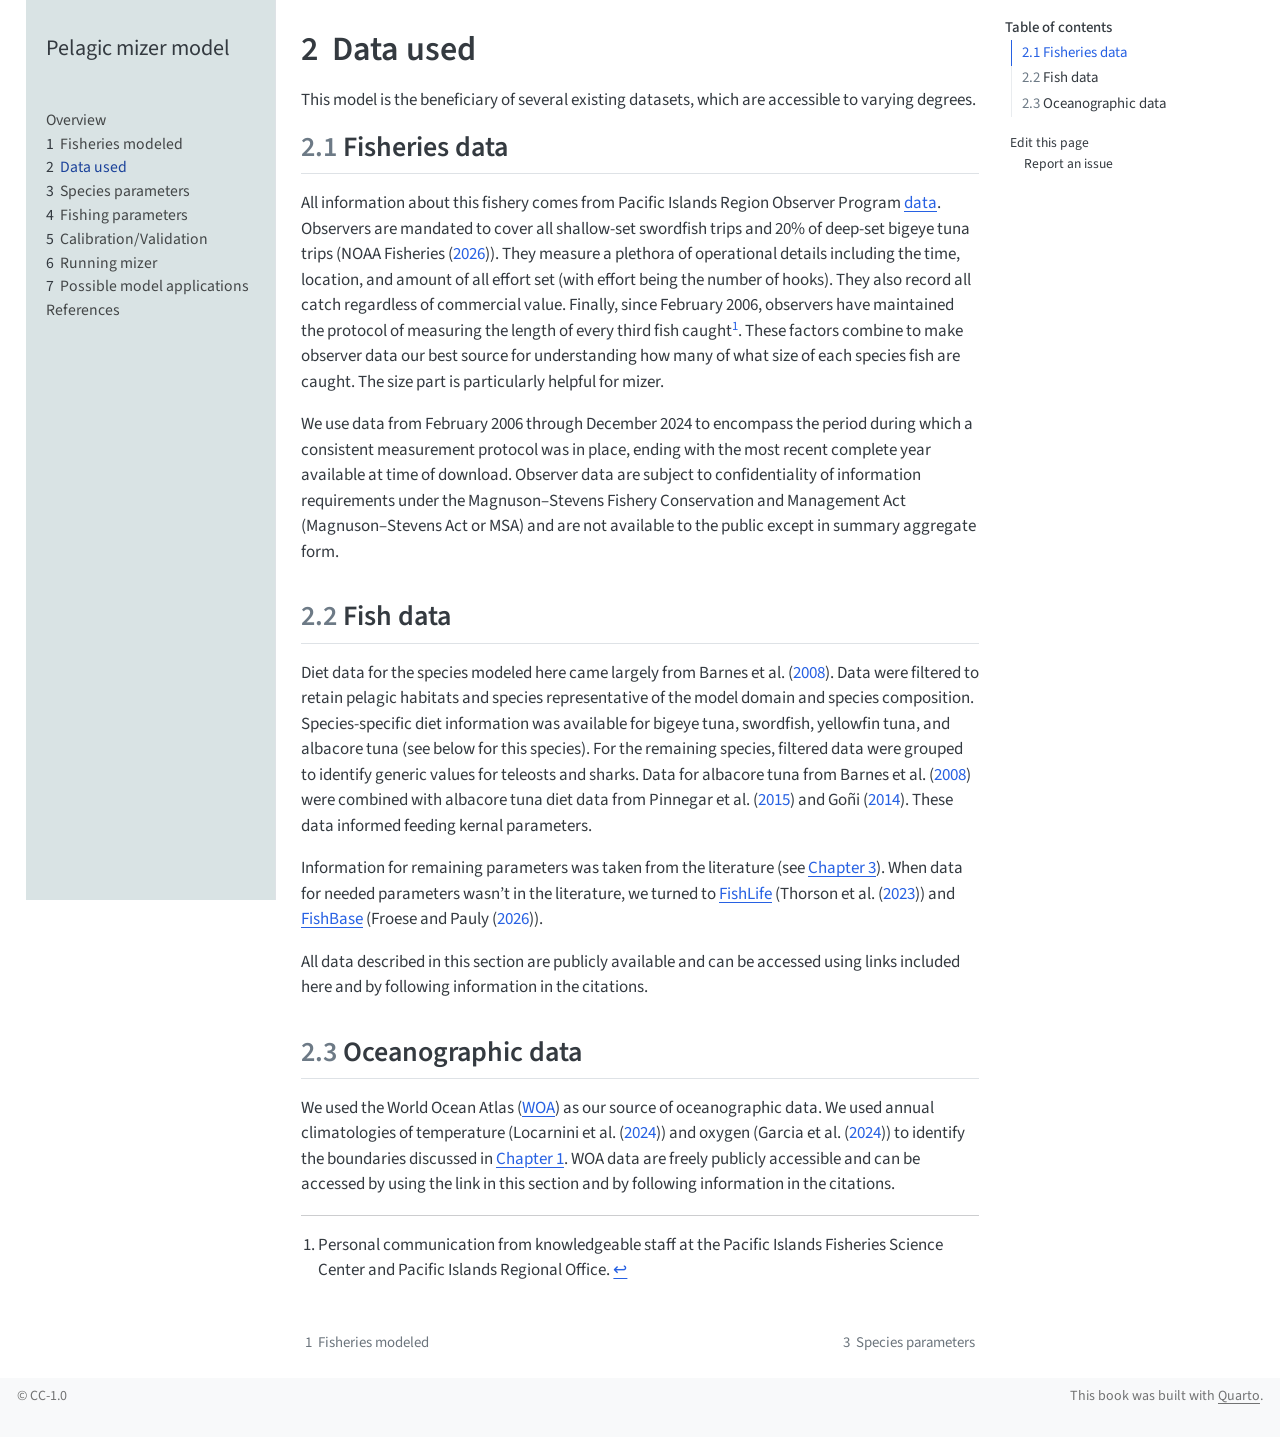
==== docs/AboutData.html @ 91a6e19b "initial commit" ====
<!DOCTYPE html>
<html xmlns="http://www.w3.org/1999/xhtml" lang="en" xml:lang="en"><head>

<meta charset="utf-8">
<meta name="generator" content="quarto-1.6.42">

<meta name="viewport" content="width=device-width, initial-scale=1.0, user-scalable=yes">


<title>2&nbsp; Data used – Pelagic mizer model</title>
<style>
code{white-space: pre-wrap;}
span.smallcaps{font-variant: small-caps;}
div.columns{display: flex; gap: min(4vw, 1.5em);}
div.column{flex: auto; overflow-x: auto;}
div.hanging-indent{margin-left: 1.5em; text-indent: -1.5em;}
ul.task-list{list-style: none;}
ul.task-list li input[type="checkbox"] {
  width: 0.8em;
  margin: 0 0.8em 0.2em -1em; /* quarto-specific, see https://github.com/quarto-dev/quarto-cli/issues/4556 */ 
  vertical-align: middle;
}
/* CSS for citations */
div.csl-bib-body { }
div.csl-entry {
  clear: both;
  margin-bottom: 0em;
}
.hanging-indent div.csl-entry {
  margin-left:2em;
  text-indent:-2em;
}
div.csl-left-margin {
  min-width:2em;
  float:left;
}
div.csl-right-inline {
  margin-left:2em;
  padding-left:1em;
}
div.csl-indent {
  margin-left: 2em;
}</style>


<script src="site_libs/quarto-nav/quarto-nav.js"></script>
<script src="site_libs/quarto-nav/headroom.min.js"></script>
<script src="site_libs/clipboard/clipboard.min.js"></script>
<script src="site_libs/quarto-search/autocomplete.umd.js"></script>
<script src="site_libs/quarto-search/fuse.min.js"></script>
<script src="site_libs/quarto-search/quarto-search.js"></script>
<meta name="quarto:offset" content="./">
<link href="./SpeciesParams.html" rel="next">
<link href="./AboutFisheries.html" rel="prev">
<script src="site_libs/quarto-html/quarto.js"></script>
<script src="site_libs/quarto-html/popper.min.js"></script>
<script src="site_libs/quarto-html/tippy.umd.min.js"></script>
<script src="site_libs/quarto-html/anchor.min.js"></script>
<link href="site_libs/quarto-html/tippy.css" rel="stylesheet">
<link href="site_libs/quarto-html/quarto-syntax-highlighting-2f5df379a58b258e96c21c0638c20c03.css" rel="stylesheet" id="quarto-text-highlighting-styles">
<script src="site_libs/bootstrap/bootstrap.min.js"></script>
<link href="site_libs/bootstrap/bootstrap-icons.css" rel="stylesheet">
<link href="site_libs/bootstrap/bootstrap-7331584136ad417baca7915836b38e39.min.css" rel="stylesheet" append-hash="true" id="quarto-bootstrap" data-mode="light">
<script id="quarto-search-options" type="application/json">{
  "location": "sidebar",
  "copy-button": false,
  "collapse-after": 3,
  "panel-placement": "start",
  "type": "textbox",
  "limit": 50,
  "keyboard-shortcut": [
    "f",
    "/",
    "s"
  ],
  "show-item-context": false,
  "language": {
    "search-no-results-text": "No results",
    "search-matching-documents-text": "matching documents",
    "search-copy-link-title": "Copy link to search",
    "search-hide-matches-text": "Hide additional matches",
    "search-more-match-text": "more match in this document",
    "search-more-matches-text": "more matches in this document",
    "search-clear-button-title": "Clear",
    "search-text-placeholder": "",
    "search-detached-cancel-button-title": "Cancel",
    "search-submit-button-title": "Submit",
    "search-label": "Search"
  }
}</script>


</head>

<body class="nav-sidebar floating">

<div id="quarto-search-results"></div>
  <header id="quarto-header" class="headroom fixed-top">
  <nav class="quarto-secondary-nav">
    <div class="container-fluid d-flex">
      <button type="button" class="quarto-btn-toggle btn" data-bs-toggle="collapse" role="button" data-bs-target=".quarto-sidebar-collapse-item" aria-controls="quarto-sidebar" aria-expanded="false" aria-label="Toggle sidebar navigation" onclick="if (window.quartoToggleHeadroom) { window.quartoToggleHeadroom(); }">
        <i class="bi bi-layout-text-sidebar-reverse"></i>
      </button>
        <nav class="quarto-page-breadcrumbs" aria-label="breadcrumb"><ol class="breadcrumb"><li class="breadcrumb-item"><a href="./AboutData.html"><span class="chapter-number">2</span>&nbsp; <span class="chapter-title">Data used</span></a></li></ol></nav>
        <a class="flex-grow-1" role="navigation" data-bs-toggle="collapse" data-bs-target=".quarto-sidebar-collapse-item" aria-controls="quarto-sidebar" aria-expanded="false" aria-label="Toggle sidebar navigation" onclick="if (window.quartoToggleHeadroom) { window.quartoToggleHeadroom(); }">      
        </a>
      <button type="button" class="btn quarto-search-button" aria-label="Search" onclick="window.quartoOpenSearch();">
        <i class="bi bi-search"></i>
      </button>
    </div>
  </nav>
</header>
<!-- content -->
<div id="quarto-content" class="quarto-container page-columns page-rows-contents page-layout-article">
<!-- sidebar -->
  <nav id="quarto-sidebar" class="sidebar collapse collapse-horizontal quarto-sidebar-collapse-item sidebar-navigation floating overflow-auto">
    <div class="pt-lg-2 mt-2 text-left sidebar-header">
    <div class="sidebar-title mb-0 py-0">
      <a href="./">Pelagic mizer model</a> 
        <div class="sidebar-tools-main">
    <a href="https://github.com/noaa-pifsc/Pelagic-mizer-model" title="Source Code" class="quarto-navigation-tool px-1" aria-label="Source Code"><i class="bi bi-github"></i></a>
</div>
    </div>
      </div>
        <div class="mt-2 flex-shrink-0 align-items-center">
        <div class="sidebar-search">
        <div id="quarto-search" class="" title="Search"></div>
        </div>
        </div>
    <div class="sidebar-menu-container"> 
    <ul class="list-unstyled mt-1">
        <li class="sidebar-item">
  <div class="sidebar-item-container"> 
  <a href="./index.html" class="sidebar-item-text sidebar-link">
 <span class="menu-text">Overview</span></a>
  </div>
</li>
        <li class="sidebar-item">
  <div class="sidebar-item-container"> 
  <a href="./AboutFisheries.html" class="sidebar-item-text sidebar-link">
 <span class="menu-text"><span class="chapter-number">1</span>&nbsp; <span class="chapter-title">Fisheries modeled</span></span></a>
  </div>
</li>
        <li class="sidebar-item">
  <div class="sidebar-item-container"> 
  <a href="./AboutData.html" class="sidebar-item-text sidebar-link active">
 <span class="menu-text"><span class="chapter-number">2</span>&nbsp; <span class="chapter-title">Data used</span></span></a>
  </div>
</li>
        <li class="sidebar-item">
  <div class="sidebar-item-container"> 
  <a href="./SpeciesParams.html" class="sidebar-item-text sidebar-link">
 <span class="menu-text"><span class="chapter-number">3</span>&nbsp; <span class="chapter-title">Species parameters</span></span></a>
  </div>
</li>
        <li class="sidebar-item">
  <div class="sidebar-item-container"> 
  <a href="./FishingParams.html" class="sidebar-item-text sidebar-link">
 <span class="menu-text"><span class="chapter-number">4</span>&nbsp; <span class="chapter-title">Fishing parameters</span></span></a>
  </div>
</li>
        <li class="sidebar-item">
  <div class="sidebar-item-container"> 
  <a href="./CalVal.html" class="sidebar-item-text sidebar-link">
 <span class="menu-text"><span class="chapter-number">5</span>&nbsp; <span class="chapter-title">Calibration/Validation</span></span></a>
  </div>
</li>
        <li class="sidebar-item">
  <div class="sidebar-item-container"> 
  <a href="./RunningMizer.html" class="sidebar-item-text sidebar-link">
 <span class="menu-text"><span class="chapter-number">6</span>&nbsp; <span class="chapter-title">Running mizer</span></span></a>
  </div>
</li>
        <li class="sidebar-item">
  <div class="sidebar-item-container"> 
  <a href="./PossibleApps.html" class="sidebar-item-text sidebar-link">
 <span class="menu-text"><span class="chapter-number">7</span>&nbsp; <span class="chapter-title">Possible model applications</span></span></a>
  </div>
</li>
        <li class="sidebar-item">
  <div class="sidebar-item-container"> 
  <a href="./references.html" class="sidebar-item-text sidebar-link">
 <span class="menu-text">References</span></a>
  </div>
</li>
    </ul>
    </div>
</nav>
<div id="quarto-sidebar-glass" class="quarto-sidebar-collapse-item" data-bs-toggle="collapse" data-bs-target=".quarto-sidebar-collapse-item"></div>
<!-- margin-sidebar -->
    <div id="quarto-margin-sidebar" class="sidebar margin-sidebar">
        <nav id="TOC" role="doc-toc" class="toc-active">
    <h2 id="toc-title">Table of contents</h2>
   
  <ul>
  <li><a href="#fisheries-data" id="toc-fisheries-data" class="nav-link active" data-scroll-target="#fisheries-data"><span class="header-section-number">2.1</span> Fisheries data</a></li>
  <li><a href="#fish-data" id="toc-fish-data" class="nav-link" data-scroll-target="#fish-data"><span class="header-section-number">2.2</span> Fish data</a></li>
  <li><a href="#oceanographic-data" id="toc-oceanographic-data" class="nav-link" data-scroll-target="#oceanographic-data"><span class="header-section-number">2.3</span> Oceanographic data</a></li>
  </ul>
<div class="toc-actions"><ul><li><a href="https://github.com/noaa-pifsc/Pelagic-mizer-model/edit/main/AboutData.qmd" class="toc-action"><i class="bi bi-github"></i>Edit this page</a></li><li><a href="https://github.com/noaa-pifsc/Pelagic-mizer-model/issues/new" class="toc-action"><i class="bi empty"></i>Report an issue</a></li></ul></div></nav>
    </div>
<!-- main -->
<main class="content" id="quarto-document-content">

<header id="title-block-header" class="quarto-title-block default">
<div class="quarto-title">
<h1 class="title"><span id="sec-AboutData" class="quarto-section-identifier"><span class="chapter-number">2</span>&nbsp; <span class="chapter-title">Data used</span></span></h1>
</div>



<div class="quarto-title-meta">

    
  
    
  </div>
  


</header>


<p>This model is the beneficiary of several existing datasets, which are accessible to varying degrees.</p>
<section id="fisheries-data" class="level2" data-number="2.1">
<h2 data-number="2.1" class="anchored" data-anchor-id="fisheries-data"><span class="header-section-number">2.1</span> Fisheries data</h2>
<p>All information about this fishery comes from Pacific Islands Region Observer Program <a href="https://www.fisheries.noaa.gov/inport/item/16865">data</a>. Observers are mandated to cover all shallow-set swordfish trips and 20% of deep-set bigeye tuna trips (<span class="citation" data-cites="PIROP2026">NOAA Fisheries (<a href="references.html#ref-PIROP2026" role="doc-biblioref">2026</a>)</span>). They measure a plethora of operational details including the time, location, and amount of all effort set (with effort being the number of hooks). They also record all catch regardless of commercial value. Finally, since February 2006, observers have maintained the protocol of measuring the length of every third fish caught<a href="#fn1" class="footnote-ref" id="fnref1" role="doc-noteref"><sup>1</sup></a>. These factors combine to make observer data our best source for understanding how many of what size of each species fish are caught. The size part is particularly helpful for mizer.</p>
<p>We use data from February 2006 through December 2024 to encompass the period during which a consistent measurement protocol was in place, ending with the most recent complete year available at time of download. Observer data are subject to confidentiality of information requirements under the Magnuson–Stevens Fishery Conservation and Management Act (Magnuson–Stevens Act or MSA) and are not available to the public except in summary aggregate form.</p>
</section>
<section id="fish-data" class="level2" data-number="2.2">
<h2 data-number="2.2" class="anchored" data-anchor-id="fish-data"><span class="header-section-number">2.2</span> Fish data</h2>
<p>Diet data for the species modeled here came largely from <span class="citation" data-cites="Barnes2008">Barnes et al. (<a href="references.html#ref-Barnes2008" role="doc-biblioref">2008</a>)</span>. Data were filtered to retain pelagic habitats and species representative of the model domain and species composition. Species-specific diet information was available for bigeye tuna, swordfish, yellowfin tuna, and albacore tuna (see below for this species). For the remaining species, filtered data were grouped to identify generic values for teleosts and sharks. Data for albacore tuna from <span class="citation" data-cites="Barnes2008">Barnes et al. (<a href="references.html#ref-Barnes2008" role="doc-biblioref">2008</a>)</span> were combined with albacore tuna diet data from <span class="citation" data-cites="Pinnegar2015">Pinnegar et al. (<a href="references.html#ref-Pinnegar2015" role="doc-biblioref">2015</a>)</span> and <span class="citation" data-cites="Goni2014">Goñi (<a href="references.html#ref-Goni2014" role="doc-biblioref">2014</a>)</span>. These data informed feeding kernal parameters.</p>
<p>Information for remaining parameters was taken from the literature (see <a href="SpeciesParams.html" class="quarto-xref"><span>Chapter 3</span></a>). When data for needed parameters wasn’t in the literature, we turned to <a href="https://james-thorson-noaa.github.io/FishLife/">FishLife</a> (<span class="citation" data-cites="Thorson2023">Thorson et al. (<a href="references.html#ref-Thorson2023" role="doc-biblioref">2023</a>)</span>) and <a href="https://fishbase.org/">FishBase</a> (<span class="citation" data-cites="FishBase2026">Froese and Pauly (<a href="references.html#ref-FishBase2026" role="doc-biblioref">2026</a>)</span>).</p>
<p>All data described in this section are publicly available and can be accessed using links included here and by following information in the citations.</p>
</section>
<section id="oceanographic-data" class="level2" data-number="2.3">
<h2 data-number="2.3" class="anchored" data-anchor-id="oceanographic-data"><span class="header-section-number">2.3</span> Oceanographic data</h2>
<p>We used the World Ocean Atlas (<a href="https://www.ncei.noaa.gov/products/world-ocean-atlas">WOA</a>) as our source of oceanographic data. We used annual climatologies of temperature (<span class="citation" data-cites="WOAtemp">Locarnini et al. (<a href="references.html#ref-WOAtemp" role="doc-biblioref">2024</a>)</span>) and oxygen (<span class="citation" data-cites="WOAoxygen">Garcia et al. (<a href="references.html#ref-WOAoxygen" role="doc-biblioref">2024</a>)</span>) to identify the boundaries discussed in <a href="AboutFisheries.html" class="quarto-xref"><span>Chapter 1</span></a>. WOA data are freely publicly accessible and can be accessed by using the link in this section and by following information in the citations.</p>


<div id="refs" class="references csl-bib-body hanging-indent" data-entry-spacing="0" role="list" style="display: none">
<div id="ref-Barnes2008" class="csl-entry" role="listitem">
Barnes, C., D. M. Bethea, R. D. Brodeur, J. Spitz, V. Ridoux, C. Pusineri, B. C. Chase, et al. 2008. <span>“<span>PREDATOR AND PREY BODY SIZES IN MARINE FOOD WEBS</span>.”</span> <em>Ecology</em> 89 (3): 881–81. <a href="https://doi.org/10.1890/07-1551.1">https://doi.org/10.1890/07-1551.1</a>.
</div>
<div id="ref-FishBase2026" class="csl-entry" role="listitem">
Froese, R., and D. Pauly, eds. 2026. <span>“<span>FishBase</span>.”</span> <a href="https://www.fishbase.org">https://www.fishbase.org</a>.
</div>
<div id="ref-WOAoxygen" class="csl-entry" role="listitem">
Garcia, H. E., Z. Wang, C. Bouchard, S. L. Cross, C. R. Paver, J. R. Reagan, T. P. Boyer, et al. 2024. <span>“<span class="nocase">World OceanAtlas 2023, Volume 3: Dissolved Oxygen, Apparent Oxygen Utilization, Dissolved OxygenSaturation, and 30-year Climate Normal</span>.”</span> <a href="https://doi.org/10.25923/rb67-ns53">https://doi.org/10.25923/rb67-ns53</a>.
</div>
<div id="ref-Goni2014" class="csl-entry" role="listitem">
Goñi, Nicolas. 2014. <span>“<span class="nocase">Stomach content records of albacore (Thunnus alalunga) and bluefin tuna (Thunnus thynnus) in the North Atlantic Drift Region focusing on the Bay of Biscay between 2004 and 2011</span>.”</span> Dataset. PANGAEA. <a href="https://doi.org/10.1594/PANGAEA.826992">https://doi.org/10.1594/PANGAEA.826992</a>.
</div>
<div id="ref-WOAtemp" class="csl-entry" role="listitem">
Locarnini, R. A., A. V. Mishonov, O. K. Baranova, J. R. Reagan, T. P. Boyer, D. Seidov, Z. Wang, et al. 2024. <span>“<span>World Ocean Atlas2023, Volume 1: Temperature</span>.”</span> <a href="https://doi.org/10.25923/54bh-1613">https://doi.org/10.25923/54bh-1613</a>.
</div>
<div id="ref-PIROP2026" class="csl-entry" role="listitem">
NOAA Fisheries. 2026. <span>“Hawaii Longline Observer Program.”</span> <a href="https://www.fisheries.noaa.gov/inport/item/16865">https://www.fisheries.noaa.gov/inport/item/16865</a>.
</div>
<div id="ref-Pinnegar2015" class="csl-entry" role="listitem">
Pinnegar, J K, N Goñi, V M Trenkel, H Arrizabalaga, W Melle, J Keating, and G Óskarsson. 2015. <span>“<span class="nocase">A new compilation of stomach content data for commercially important pelagic fish species in the northeast Atlantic</span>.”</span> <em>Earth System Science Data</em> 7: 19–28. <a href="https://doi.org/10.5194/essd-7-19-2015">https://doi.org/10.5194/essd-7-19-2015</a>.
</div>
<div id="ref-Thorson2023" class="csl-entry" role="listitem">
Thorson, James T., Aurore A. Maureaud, Romain Frelat, Bastien Mérigot, Jennifer S. Bigman, Sarah T. Friedman, Maria Lourdes D. Palomares, Malin L. Pinsky, Samantha A. Price, and Peter Wainwright. 2023. <span>“<span class="nocase">Identifying direct and indirect associations among traits by merging phylogenetic comparative methods and structural equation models</span>.”</span> <em>Methods in Ecology and Evolution</em> 14 (5): 1259–75. <a href="https://doi.org/10.1111/2041-210x.14076">https://doi.org/10.1111/2041-210x.14076</a>.
</div>
</div>
</section>
<section id="footnotes" class="footnotes footnotes-end-of-document" role="doc-endnotes">
<hr>
<ol>
<li id="fn1"><p>Personal communication from knowledgeable staff at the Pacific Islands Fisheries Science Center and Pacific Islands Regional Office.<a href="#fnref1" class="footnote-back" role="doc-backlink">↩︎</a></p></li>
</ol>
</section>

</main> <!-- /main -->
<script id="quarto-html-after-body" type="application/javascript">
window.document.addEventListener("DOMContentLoaded", function (event) {
  const toggleBodyColorMode = (bsSheetEl) => {
    const mode = bsSheetEl.getAttribute("data-mode");
    const bodyEl = window.document.querySelector("body");
    if (mode === "dark") {
      bodyEl.classList.add("quarto-dark");
      bodyEl.classList.remove("quarto-light");
    } else {
      bodyEl.classList.add("quarto-light");
      bodyEl.classList.remove("quarto-dark");
    }
  }
  const toggleBodyColorPrimary = () => {
    const bsSheetEl = window.document.querySelector("link#quarto-bootstrap");
    if (bsSheetEl) {
      toggleBodyColorMode(bsSheetEl);
    }
  }
  toggleBodyColorPrimary();  
  const icon = "";
  const anchorJS = new window.AnchorJS();
  anchorJS.options = {
    placement: 'right',
    icon: icon
  };
  anchorJS.add('.anchored');
  const isCodeAnnotation = (el) => {
    for (const clz of el.classList) {
      if (clz.startsWith('code-annotation-')) {                     
        return true;
      }
    }
    return false;
  }
  const onCopySuccess = function(e) {
    // button target
    const button = e.trigger;
    // don't keep focus
    button.blur();
    // flash "checked"
    button.classList.add('code-copy-button-checked');
    var currentTitle = button.getAttribute("title");
    button.setAttribute("title", "Copied!");
    let tooltip;
    if (window.bootstrap) {
      button.setAttribute("data-bs-toggle", "tooltip");
      button.setAttribute("data-bs-placement", "left");
      button.setAttribute("data-bs-title", "Copied!");
      tooltip = new bootstrap.Tooltip(button, 
        { trigger: "manual", 
          customClass: "code-copy-button-tooltip",
          offset: [0, -8]});
      tooltip.show();    
    }
    setTimeout(function() {
      if (tooltip) {
        tooltip.hide();
        button.removeAttribute("data-bs-title");
        button.removeAttribute("data-bs-toggle");
        button.removeAttribute("data-bs-placement");
      }
      button.setAttribute("title", currentTitle);
      button.classList.remove('code-copy-button-checked');
    }, 1000);
    // clear code selection
    e.clearSelection();
  }
  const getTextToCopy = function(trigger) {
      const codeEl = trigger.previousElementSibling.cloneNode(true);
      for (const childEl of codeEl.children) {
        if (isCodeAnnotation(childEl)) {
          childEl.remove();
        }
      }
      return codeEl.innerText;
  }
  const clipboard = new window.ClipboardJS('.code-copy-button:not([data-in-quarto-modal])', {
    text: getTextToCopy
  });
  clipboard.on('success', onCopySuccess);
  if (window.document.getElementById('quarto-embedded-source-code-modal')) {
    const clipboardModal = new window.ClipboardJS('.code-copy-button[data-in-quarto-modal]', {
      text: getTextToCopy,
      container: window.document.getElementById('quarto-embedded-source-code-modal')
    });
    clipboardModal.on('success', onCopySuccess);
  }
    var localhostRegex = new RegExp(/^(?:http|https):\/\/localhost\:?[0-9]*\//);
    var mailtoRegex = new RegExp(/^mailto:/);
      var filterRegex = new RegExp('/' + window.location.host + '/');
    var isInternal = (href) => {
        return filterRegex.test(href) || localhostRegex.test(href) || mailtoRegex.test(href);
    }
    // Inspect non-navigation links and adorn them if external
 	var links = window.document.querySelectorAll('a[href]:not(.nav-link):not(.navbar-brand):not(.toc-action):not(.sidebar-link):not(.sidebar-item-toggle):not(.pagination-link):not(.no-external):not([aria-hidden]):not(.dropdown-item):not(.quarto-navigation-tool):not(.about-link)');
    for (var i=0; i<links.length; i++) {
      const link = links[i];
      if (!isInternal(link.href)) {
        // undo the damage that might have been done by quarto-nav.js in the case of
        // links that we want to consider external
        if (link.dataset.originalHref !== undefined) {
          link.href = link.dataset.originalHref;
        }
      }
    }
  function tippyHover(el, contentFn, onTriggerFn, onUntriggerFn) {
    const config = {
      allowHTML: true,
      maxWidth: 500,
      delay: 100,
      arrow: false,
      appendTo: function(el) {
          return el.parentElement;
      },
      interactive: true,
      interactiveBorder: 10,
      theme: 'quarto',
      placement: 'bottom-start',
    };
    if (contentFn) {
      config.content = contentFn;
    }
    if (onTriggerFn) {
      config.onTrigger = onTriggerFn;
    }
    if (onUntriggerFn) {
      config.onUntrigger = onUntriggerFn;
    }
    window.tippy(el, config); 
  }
  const noterefs = window.document.querySelectorAll('a[role="doc-noteref"]');
  for (var i=0; i<noterefs.length; i++) {
    const ref = noterefs[i];
    tippyHover(ref, function() {
      // use id or data attribute instead here
      let href = ref.getAttribute('data-footnote-href') || ref.getAttribute('href');
      try { href = new URL(href).hash; } catch {}
      const id = href.replace(/^#\/?/, "");
      const note = window.document.getElementById(id);
      if (note) {
        return note.innerHTML;
      } else {
        return "";
      }
    });
  }
  const xrefs = window.document.querySelectorAll('a.quarto-xref');
  const processXRef = (id, note) => {
    // Strip column container classes
    const stripColumnClz = (el) => {
      el.classList.remove("page-full", "page-columns");
      if (el.children) {
        for (const child of el.children) {
          stripColumnClz(child);
        }
      }
    }
    stripColumnClz(note)
    if (id === null || id.startsWith('sec-')) {
      // Special case sections, only their first couple elements
      const container = document.createElement("div");
      if (note.children && note.children.length > 2) {
        container.appendChild(note.children[0].cloneNode(true));
        for (let i = 1; i < note.children.length; i++) {
          const child = note.children[i];
          if (child.tagName === "P" && child.innerText === "") {
            continue;
          } else {
            container.appendChild(child.cloneNode(true));
            break;
          }
        }
        if (window.Quarto?.typesetMath) {
          window.Quarto.typesetMath(container);
        }
        return container.innerHTML
      } else {
        if (window.Quarto?.typesetMath) {
          window.Quarto.typesetMath(note);
        }
        return note.innerHTML;
      }
    } else {
      // Remove any anchor links if they are present
      const anchorLink = note.querySelector('a.anchorjs-link');
      if (anchorLink) {
        anchorLink.remove();
      }
      if (window.Quarto?.typesetMath) {
        window.Quarto.typesetMath(note);
      }
      if (note.classList.contains("callout")) {
        return note.outerHTML;
      } else {
        return note.innerHTML;
      }
    }
  }
  for (var i=0; i<xrefs.length; i++) {
    const xref = xrefs[i];
    tippyHover(xref, undefined, function(instance) {
      instance.disable();
      let url = xref.getAttribute('href');
      let hash = undefined; 
      if (url.startsWith('#')) {
        hash = url;
      } else {
        try { hash = new URL(url).hash; } catch {}
      }
      if (hash) {
        const id = hash.replace(/^#\/?/, "");
        const note = window.document.getElementById(id);
        if (note !== null) {
          try {
            const html = processXRef(id, note.cloneNode(true));
            instance.setContent(html);
          } finally {
            instance.enable();
            instance.show();
          }
        } else {
          // See if we can fetch this
          fetch(url.split('#')[0])
          .then(res => res.text())
          .then(html => {
            const parser = new DOMParser();
            const htmlDoc = parser.parseFromString(html, "text/html");
            const note = htmlDoc.getElementById(id);
            if (note !== null) {
              const html = processXRef(id, note);
              instance.setContent(html);
            } 
          }).finally(() => {
            instance.enable();
            instance.show();
          });
        }
      } else {
        // See if we can fetch a full url (with no hash to target)
        // This is a special case and we should probably do some content thinning / targeting
        fetch(url)
        .then(res => res.text())
        .then(html => {
          const parser = new DOMParser();
          const htmlDoc = parser.parseFromString(html, "text/html");
          const note = htmlDoc.querySelector('main.content');
          if (note !== null) {
            // This should only happen for chapter cross references
            // (since there is no id in the URL)
            // remove the first header
            if (note.children.length > 0 && note.children[0].tagName === "HEADER") {
              note.children[0].remove();
            }
            const html = processXRef(null, note);
            instance.setContent(html);
          } 
        }).finally(() => {
          instance.enable();
          instance.show();
        });
      }
    }, function(instance) {
    });
  }
      let selectedAnnoteEl;
      const selectorForAnnotation = ( cell, annotation) => {
        let cellAttr = 'data-code-cell="' + cell + '"';
        let lineAttr = 'data-code-annotation="' +  annotation + '"';
        const selector = 'span[' + cellAttr + '][' + lineAttr + ']';
        return selector;
      }
      const selectCodeLines = (annoteEl) => {
        const doc = window.document;
        const targetCell = annoteEl.getAttribute("data-target-cell");
        const targetAnnotation = annoteEl.getAttribute("data-target-annotation");
        const annoteSpan = window.document.querySelector(selectorForAnnotation(targetCell, targetAnnotation));
        const lines = annoteSpan.getAttribute("data-code-lines").split(",");
        const lineIds = lines.map((line) => {
          return targetCell + "-" + line;
        })
        let top = null;
        let height = null;
        let parent = null;
        if (lineIds.length > 0) {
            //compute the position of the single el (top and bottom and make a div)
            const el = window.document.getElementById(lineIds[0]);
            top = el.offsetTop;
            height = el.offsetHeight;
            parent = el.parentElement.parentElement;
          if (lineIds.length > 1) {
            const lastEl = window.document.getElementById(lineIds[lineIds.length - 1]);
            const bottom = lastEl.offsetTop + lastEl.offsetHeight;
            height = bottom - top;
          }
          if (top !== null && height !== null && parent !== null) {
            // cook up a div (if necessary) and position it 
            let div = window.document.getElementById("code-annotation-line-highlight");
            if (div === null) {
              div = window.document.createElement("div");
              div.setAttribute("id", "code-annotation-line-highlight");
              div.style.position = 'absolute';
              parent.appendChild(div);
            }
            div.style.top = top - 2 + "px";
            div.style.height = height + 4 + "px";
            div.style.left = 0;
            let gutterDiv = window.document.getElementById("code-annotation-line-highlight-gutter");
            if (gutterDiv === null) {
              gutterDiv = window.document.createElement("div");
              gutterDiv.setAttribute("id", "code-annotation-line-highlight-gutter");
              gutterDiv.style.position = 'absolute';
              const codeCell = window.document.getElementById(targetCell);
              const gutter = codeCell.querySelector('.code-annotation-gutter');
              gutter.appendChild(gutterDiv);
            }
            gutterDiv.style.top = top - 2 + "px";
            gutterDiv.style.height = height + 4 + "px";
          }
          selectedAnnoteEl = annoteEl;
        }
      };
      const unselectCodeLines = () => {
        const elementsIds = ["code-annotation-line-highlight", "code-annotation-line-highlight-gutter"];
        elementsIds.forEach((elId) => {
          const div = window.document.getElementById(elId);
          if (div) {
            div.remove();
          }
        });
        selectedAnnoteEl = undefined;
      };
        // Handle positioning of the toggle
    window.addEventListener(
      "resize",
      throttle(() => {
        elRect = undefined;
        if (selectedAnnoteEl) {
          selectCodeLines(selectedAnnoteEl);
        }
      }, 10)
    );
    function throttle(fn, ms) {
    let throttle = false;
    let timer;
      return (...args) => {
        if(!throttle) { // first call gets through
            fn.apply(this, args);
            throttle = true;
        } else { // all the others get throttled
            if(timer) clearTimeout(timer); // cancel #2
            timer = setTimeout(() => {
              fn.apply(this, args);
              timer = throttle = false;
            }, ms);
        }
      };
    }
      // Attach click handler to the DT
      const annoteDls = window.document.querySelectorAll('dt[data-target-cell]');
      for (const annoteDlNode of annoteDls) {
        annoteDlNode.addEventListener('click', (event) => {
          const clickedEl = event.target;
          if (clickedEl !== selectedAnnoteEl) {
            unselectCodeLines();
            const activeEl = window.document.querySelector('dt[data-target-cell].code-annotation-active');
            if (activeEl) {
              activeEl.classList.remove('code-annotation-active');
            }
            selectCodeLines(clickedEl);
            clickedEl.classList.add('code-annotation-active');
          } else {
            // Unselect the line
            unselectCodeLines();
            clickedEl.classList.remove('code-annotation-active');
          }
        });
      }
  const findCites = (el) => {
    const parentEl = el.parentElement;
    if (parentEl) {
      const cites = parentEl.dataset.cites;
      if (cites) {
        return {
          el,
          cites: cites.split(' ')
        };
      } else {
        return findCites(el.parentElement)
      }
    } else {
      return undefined;
    }
  };
  var bibliorefs = window.document.querySelectorAll('a[role="doc-biblioref"]');
  for (var i=0; i<bibliorefs.length; i++) {
    const ref = bibliorefs[i];
    const citeInfo = findCites(ref);
    if (citeInfo) {
      tippyHover(citeInfo.el, function() {
        var popup = window.document.createElement('div');
        citeInfo.cites.forEach(function(cite) {
          var citeDiv = window.document.createElement('div');
          citeDiv.classList.add('hanging-indent');
          citeDiv.classList.add('csl-entry');
          var biblioDiv = window.document.getElementById('ref-' + cite);
          if (biblioDiv) {
            citeDiv.innerHTML = biblioDiv.innerHTML;
          }
          popup.appendChild(citeDiv);
        });
        return popup.innerHTML;
      });
    }
  }
});
</script>
<nav class="page-navigation">
  <div class="nav-page nav-page-previous">
      <a href="./AboutFisheries.html" class="pagination-link" aria-label="Fisheries modeled">
        <i class="bi bi-arrow-left-short"></i> <span class="nav-page-text"><span class="chapter-number">1</span>&nbsp; <span class="chapter-title">Fisheries modeled</span></span>
      </a>          
  </div>
  <div class="nav-page nav-page-next">
      <a href="./SpeciesParams.html" class="pagination-link" aria-label="Species parameters">
        <span class="nav-page-text"><span class="chapter-number">3</span>&nbsp; <span class="chapter-title">Species parameters</span></span> <i class="bi bi-arrow-right-short"></i>
      </a>
  </div>
</nav>
</div> <!-- /content -->
<footer class="footer">
  <div class="nav-footer">
    <div class="nav-footer-left">
<p>© CC-1.0</p>
</div>   
    <div class="nav-footer-center">
      &nbsp;
    <div class="toc-actions d-sm-block d-md-none"><ul><li><a href="https://github.com/noaa-pifsc/Pelagic-mizer-model/edit/main/AboutData.qmd" class="toc-action"><i class="bi bi-github"></i>Edit this page</a></li><li><a href="https://github.com/noaa-pifsc/Pelagic-mizer-model/issues/new" class="toc-action"><i class="bi empty"></i>Report an issue</a></li></ul></div></div>
    <div class="nav-footer-right">
<p>This book was built with <a href="https://quarto.org/">Quarto</a>.</p>
</div>
  </div>
</footer>




</body></html>
---- docs/site_libs/quarto-html/tippy.css ----
.tippy-box[data-animation=fade][data-state=hidden]{opacity:0}[data-tippy-root]{max-width:calc(100vw - 10px)}.tippy-box{position:relative;background-color:#333;color:#fff;border-radius:4px;font-size:14px;line-height:1.4;white-space:normal;outline:0;transition-property:transform,visibility,opacity}.tippy-box[data-placement^=top]>.tippy-arrow{bottom:0}.tippy-box[data-placement^=top]>.tippy-arrow:before{bottom:-7px;left:0;border-width:8px 8px 0;border-top-color:initial;transform-origin:center top}.tippy-box[data-placement^=bottom]>.tippy-arrow{top:0}.tippy-box[data-placement^=bottom]>.tippy-arrow:before{top:-7px;left:0;border-width:0 8px 8px;border-bottom-color:initial;transform-origin:center bottom}.tippy-box[data-placement^=left]>.tippy-arrow{right:0}.tippy-box[data-placement^=left]>.tippy-arrow:before{border-width:8px 0 8px 8px;border-left-color:initial;right:-7px;transform-origin:center left}.tippy-box[data-placement^=right]>.tippy-arrow{left:0}.tippy-box[data-placement^=right]>.tippy-arrow:before{left:-7px;border-width:8px 8px 8px 0;border-right-color:initial;transform-origin:center right}.tippy-box[data-inertia][data-state=visible]{transition-timing-function:cubic-bezier(.54,1.5,.38,1.11)}.tippy-arrow{width:16px;height:16px;color:#333}.tippy-arrow:before{content:"";position:absolute;border-color:transparent;border-style:solid}.tippy-content{position:relative;padding:5px 9px;z-index:1}
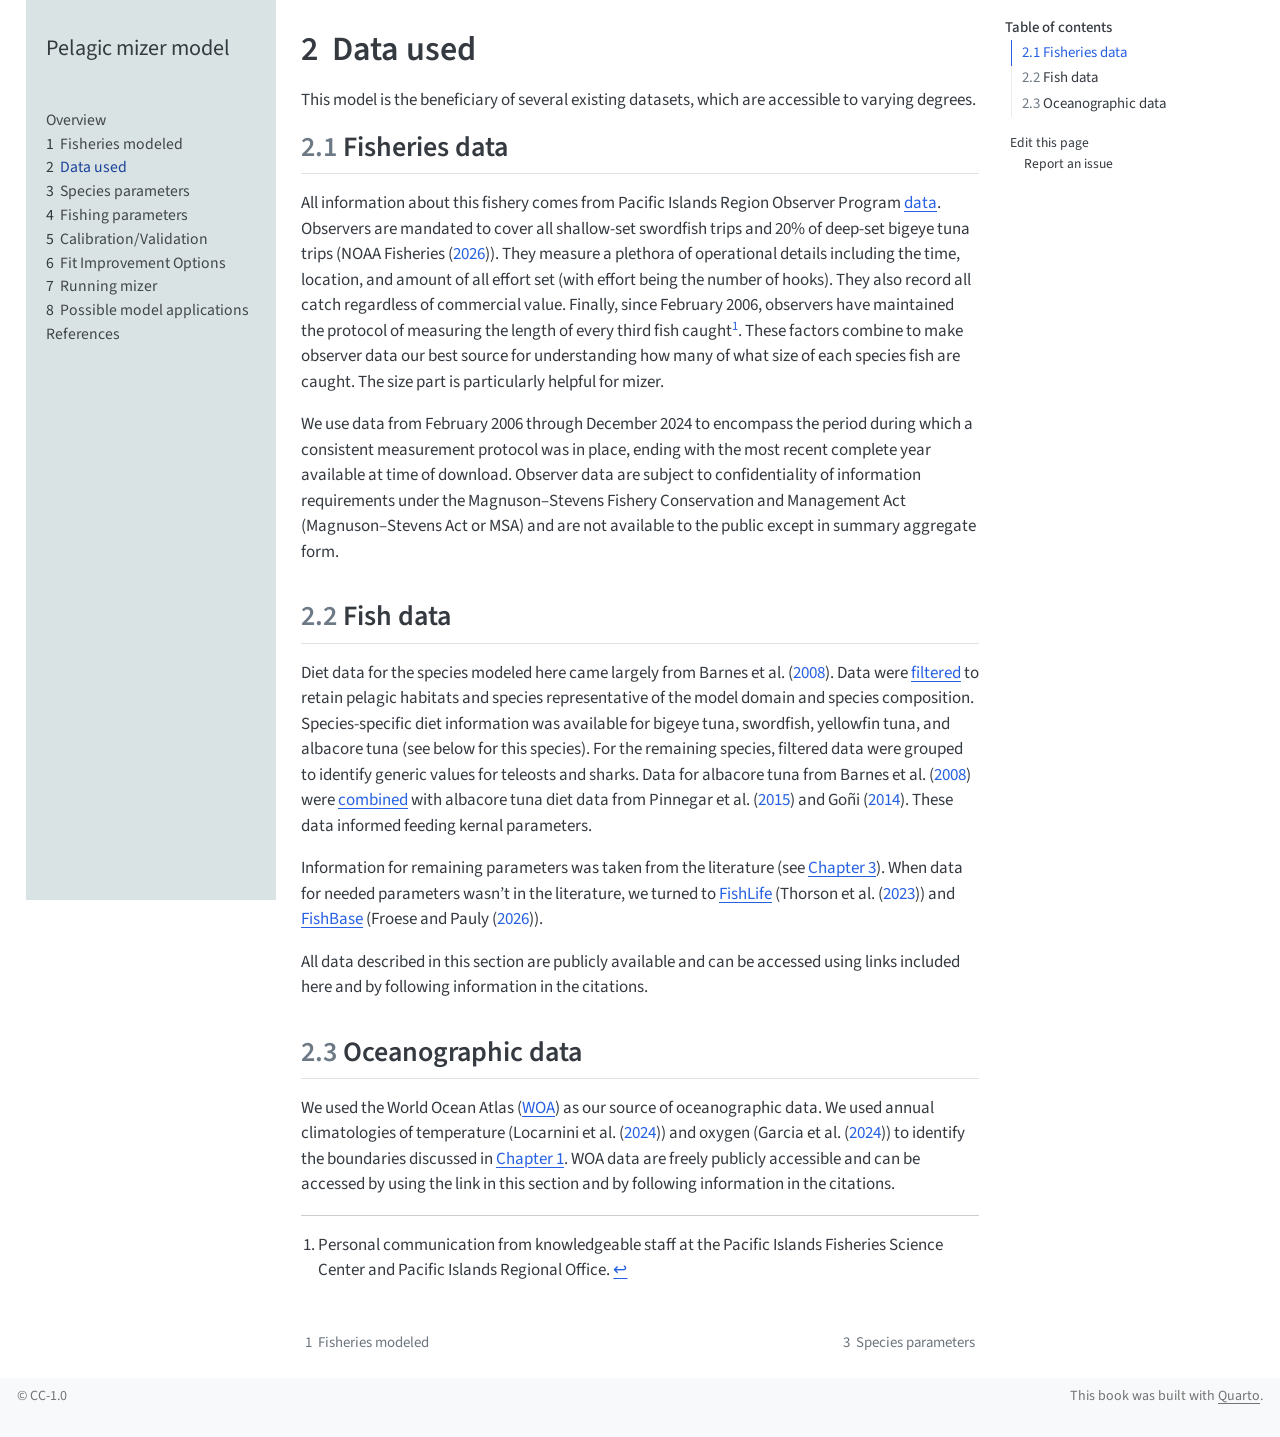
==== commit 36ae16ef: "Added links to code" ====
--- a/docs/AboutData.html
+++ b/docs/AboutData.html
@@ -167,14 +167,20 @@
 </li>
         <li class="sidebar-item">
   <div class="sidebar-item-container"> 
+  <a href="./ImproveFit.html" class="sidebar-item-text sidebar-link">
+ <span class="menu-text"><span class="chapter-number">6</span>&nbsp; <span class="chapter-title">Fit Improvement Options</span></span></a>
+  </div>
+</li>
+        <li class="sidebar-item">
+  <div class="sidebar-item-container"> 
   <a href="./RunningMizer.html" class="sidebar-item-text sidebar-link">
- <span class="menu-text"><span class="chapter-number">6</span>&nbsp; <span class="chapter-title">Running mizer</span></span></a>
+ <span class="menu-text"><span class="chapter-number">7</span>&nbsp; <span class="chapter-title">Running mizer</span></span></a>
   </div>
 </li>
         <li class="sidebar-item">
   <div class="sidebar-item-container"> 
   <a href="./PossibleApps.html" class="sidebar-item-text sidebar-link">
- <span class="menu-text"><span class="chapter-number">7</span>&nbsp; <span class="chapter-title">Possible model applications</span></span></a>
+ <span class="menu-text"><span class="chapter-number">8</span>&nbsp; <span class="chapter-title">Possible model applications</span></span></a>
   </div>
 </li>
         <li class="sidebar-item">
@@ -229,7 +235,7 @@
 </section>
 <section id="fish-data" class="level2" data-number="2.2">
 <h2 data-number="2.2" class="anchored" data-anchor-id="fish-data"><span class="header-section-number">2.2</span> Fish data</h2>
-<p>Diet data for the species modeled here came largely from <span class="citation" data-cites="Barnes2008">Barnes et al. (<a href="references.html#ref-Barnes2008" role="doc-biblioref">2008</a>)</span>. Data were filtered to retain pelagic habitats and species representative of the model domain and species composition. Species-specific diet information was available for bigeye tuna, swordfish, yellowfin tuna, and albacore tuna (see below for this species). For the remaining species, filtered data were grouped to identify generic values for teleosts and sharks. Data for albacore tuna from <span class="citation" data-cites="Barnes2008">Barnes et al. (<a href="references.html#ref-Barnes2008" role="doc-biblioref">2008</a>)</span> were combined with albacore tuna diet data from <span class="citation" data-cites="Pinnegar2015">Pinnegar et al. (<a href="references.html#ref-Pinnegar2015" role="doc-biblioref">2015</a>)</span> and <span class="citation" data-cites="Goni2014">Goñi (<a href="references.html#ref-Goni2014" role="doc-biblioref">2014</a>)</span>. These data informed feeding kernal parameters.</p>
+<p>Diet data for the species modeled here came largely from <span class="citation" data-cites="Barnes2008">Barnes et al. (<a href="references.html#ref-Barnes2008" role="doc-biblioref">2008</a>)</span>. Data were <a href="https://github.com/noaa-pifsc/Pelagic-mizer-model/blob/main/ModelBuild/DietData/BarnesDietData.Rmd">filtered</a> to retain pelagic habitats and species representative of the model domain and species composition. Species-specific diet information was available for bigeye tuna, swordfish, yellowfin tuna, and albacore tuna (see below for this species). For the remaining species, filtered data were grouped to identify generic values for teleosts and sharks. Data for albacore tuna from <span class="citation" data-cites="Barnes2008">Barnes et al. (<a href="references.html#ref-Barnes2008" role="doc-biblioref">2008</a>)</span> were <a href="https://github.com/noaa-pifsc/Pelagic-mizer-model/blob/main/ModelBuild/DietData/AlbacoreDietData.Rmd">combined</a> with albacore tuna diet data from <span class="citation" data-cites="Pinnegar2015">Pinnegar et al. (<a href="references.html#ref-Pinnegar2015" role="doc-biblioref">2015</a>)</span> and <span class="citation" data-cites="Goni2014">Goñi (<a href="references.html#ref-Goni2014" role="doc-biblioref">2014</a>)</span>. These data informed feeding kernal parameters.</p>
 <p>Information for remaining parameters was taken from the literature (see <a href="SpeciesParams.html" class="quarto-xref"><span>Chapter 3</span></a>). When data for needed parameters wasn’t in the literature, we turned to <a href="https://james-thorson-noaa.github.io/FishLife/">FishLife</a> (<span class="citation" data-cites="Thorson2023">Thorson et al. (<a href="references.html#ref-Thorson2023" role="doc-biblioref">2023</a>)</span>) and <a href="https://fishbase.org/">FishBase</a> (<span class="citation" data-cites="FishBase2026">Froese and Pauly (<a href="references.html#ref-FishBase2026" role="doc-biblioref">2026</a>)</span>).</p>
 <p>All data described in this section are publicly available and can be accessed using links included here and by following information in the citations.</p>
 </section>
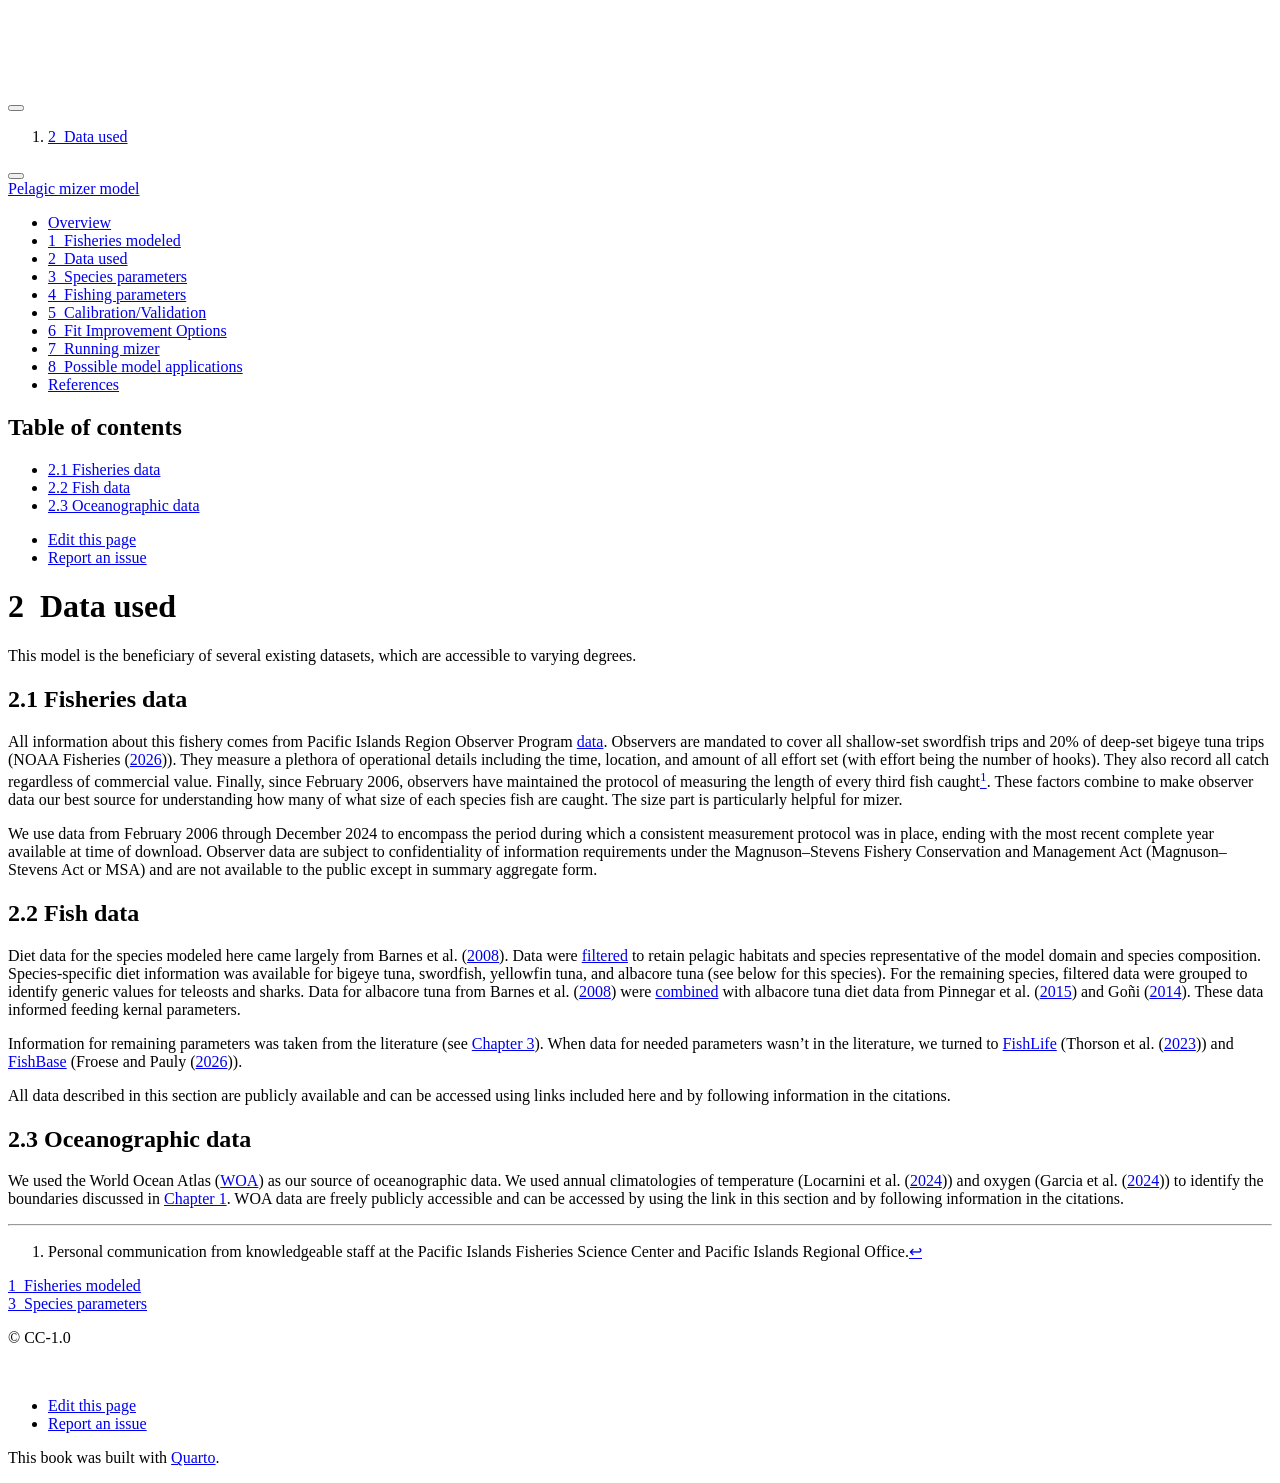
==== commit bacdcb2c: "Updated with minor editorial changes" ====
--- a/docs/AboutData.html
+++ b/docs/AboutData.html
@@ -2,7 +2,7 @@
 <html xmlns="http://www.w3.org/1999/xhtml" lang="en" xml:lang="en"><head>
 
 <meta charset="utf-8">
-<meta name="generator" content="quarto-1.6.42">
+<meta name="generator" content="quarto-1.7.32">
 
 <meta name="viewport" content="width=device-width, initial-scale=1.0, user-scalable=yes">
 
@@ -52,15 +52,16 @@
 <meta name="quarto:offset" content="./">
 <link href="./SpeciesParams.html" rel="next">
 <link href="./AboutFisheries.html" rel="prev">
-<script src="site_libs/quarto-html/quarto.js"></script>
+<script src="site_libs/quarto-html/quarto.js" type="module"></script>
+<script src="site_libs/quarto-html/tabsets/tabsets.js" type="module"></script>
 <script src="site_libs/quarto-html/popper.min.js"></script>
 <script src="site_libs/quarto-html/tippy.umd.min.js"></script>
 <script src="site_libs/quarto-html/anchor.min.js"></script>
 <link href="site_libs/quarto-html/tippy.css" rel="stylesheet">
-<link href="site_libs/quarto-html/quarto-syntax-highlighting-2f5df379a58b258e96c21c0638c20c03.css" rel="stylesheet" id="quarto-text-highlighting-styles">
+<link href="site_libs/quarto-html/quarto-syntax-highlighting-37eea08aefeeee20ff55810ff984fec1.css" rel="stylesheet" id="quarto-text-highlighting-styles">
 <script src="site_libs/bootstrap/bootstrap.min.js"></script>
 <link href="site_libs/bootstrap/bootstrap-icons.css" rel="stylesheet">
-<link href="site_libs/bootstrap/bootstrap-7331584136ad417baca7915836b38e39.min.css" rel="stylesheet" append-hash="true" id="quarto-bootstrap" data-mode="light">
+<link href="site_libs/bootstrap/bootstrap-53cee6e862853278a900c8c84e8744bd.min.css" rel="stylesheet" append-hash="true" id="quarto-bootstrap" data-mode="light">
 <script id="quarto-search-options" type="application/json">{
   "location": "sidebar",
   "copy-button": false,
@@ -92,7 +93,7 @@
 
 </head>
 
-<body class="nav-sidebar floating">
+<body class="nav-sidebar floating quarto-light">
 
 <div id="quarto-search-results"></div>
   <header id="quarto-header" class="headroom fixed-top">
@@ -280,236 +281,242 @@
 
 </main> <!-- /main -->
 <script id="quarto-html-after-body" type="application/javascript">
-window.document.addEventListener("DOMContentLoaded", function (event) {
-  const toggleBodyColorMode = (bsSheetEl) => {
-    const mode = bsSheetEl.getAttribute("data-mode");
-    const bodyEl = window.document.querySelector("body");
-    if (mode === "dark") {
-      bodyEl.classList.add("quarto-dark");
-      bodyEl.classList.remove("quarto-light");
-    } else {
-      bodyEl.classList.add("quarto-light");
-      bodyEl.classList.remove("quarto-dark");
-    }
-  }
-  const toggleBodyColorPrimary = () => {
-    const bsSheetEl = window.document.querySelector("link#quarto-bootstrap");
-    if (bsSheetEl) {
-      toggleBodyColorMode(bsSheetEl);
-    }
-  }
-  toggleBodyColorPrimary();  
-  const icon = "";
-  const anchorJS = new window.AnchorJS();
-  anchorJS.options = {
-    placement: 'right',
-    icon: icon
-  };
-  anchorJS.add('.anchored');
-  const isCodeAnnotation = (el) => {
-    for (const clz of el.classList) {
-      if (clz.startsWith('code-annotation-')) {                     
-        return true;
-      }
-    }
-    return false;
-  }
-  const onCopySuccess = function(e) {
-    // button target
-    const button = e.trigger;
-    // don't keep focus
-    button.blur();
-    // flash "checked"
-    button.classList.add('code-copy-button-checked');
-    var currentTitle = button.getAttribute("title");
-    button.setAttribute("title", "Copied!");
-    let tooltip;
-    if (window.bootstrap) {
-      button.setAttribute("data-bs-toggle", "tooltip");
-      button.setAttribute("data-bs-placement", "left");
-      button.setAttribute("data-bs-title", "Copied!");
-      tooltip = new bootstrap.Tooltip(button, 
-        { trigger: "manual", 
-          customClass: "code-copy-button-tooltip",
-          offset: [0, -8]});
-      tooltip.show();    
-    }
-    setTimeout(function() {
-      if (tooltip) {
-        tooltip.hide();
-        button.removeAttribute("data-bs-title");
-        button.removeAttribute("data-bs-toggle");
-        button.removeAttribute("data-bs-placement");
-      }
-      button.setAttribute("title", currentTitle);
-      button.classList.remove('code-copy-button-checked');
-    }, 1000);
-    // clear code selection
-    e.clearSelection();
-  }
-  const getTextToCopy = function(trigger) {
-      const codeEl = trigger.previousElementSibling.cloneNode(true);
-      for (const childEl of codeEl.children) {
-        if (isCodeAnnotation(childEl)) {
-          childEl.remove();
-        }
-      }
-      return codeEl.innerText;
-  }
-  const clipboard = new window.ClipboardJS('.code-copy-button:not([data-in-quarto-modal])', {
-    text: getTextToCopy
-  });
-  clipboard.on('success', onCopySuccess);
-  if (window.document.getElementById('quarto-embedded-source-code-modal')) {
-    const clipboardModal = new window.ClipboardJS('.code-copy-button[data-in-quarto-modal]', {
-      text: getTextToCopy,
-      container: window.document.getElementById('quarto-embedded-source-code-modal')
+  window.document.addEventListener("DOMContentLoaded", function (event) {
+    const icon = "";
+    const anchorJS = new window.AnchorJS();
+    anchorJS.options = {
+      placement: 'right',
+      icon: icon
+    };
+    anchorJS.add('.anchored');
+    const isCodeAnnotation = (el) => {
+      for (const clz of el.classList) {
+        if (clz.startsWith('code-annotation-')) {                     
+          return true;
+        }
+      }
+      return false;
+    }
+    const onCopySuccess = function(e) {
+      // button target
+      const button = e.trigger;
+      // don't keep focus
+      button.blur();
+      // flash "checked"
+      button.classList.add('code-copy-button-checked');
+      var currentTitle = button.getAttribute("title");
+      button.setAttribute("title", "Copied!");
+      let tooltip;
+      if (window.bootstrap) {
+        button.setAttribute("data-bs-toggle", "tooltip");
+        button.setAttribute("data-bs-placement", "left");
+        button.setAttribute("data-bs-title", "Copied!");
+        tooltip = new bootstrap.Tooltip(button, 
+          { trigger: "manual", 
+            customClass: "code-copy-button-tooltip",
+            offset: [0, -8]});
+        tooltip.show();    
+      }
+      setTimeout(function() {
+        if (tooltip) {
+          tooltip.hide();
+          button.removeAttribute("data-bs-title");
+          button.removeAttribute("data-bs-toggle");
+          button.removeAttribute("data-bs-placement");
+        }
+        button.setAttribute("title", currentTitle);
+        button.classList.remove('code-copy-button-checked');
+      }, 1000);
+      // clear code selection
+      e.clearSelection();
+    }
+    const getTextToCopy = function(trigger) {
+        const codeEl = trigger.previousElementSibling.cloneNode(true);
+        for (const childEl of codeEl.children) {
+          if (isCodeAnnotation(childEl)) {
+            childEl.remove();
+          }
+        }
+        return codeEl.innerText;
+    }
+    const clipboard = new window.ClipboardJS('.code-copy-button:not([data-in-quarto-modal])', {
+      text: getTextToCopy
     });
-    clipboardModal.on('success', onCopySuccess);
-  }
-    var localhostRegex = new RegExp(/^(?:http|https):\/\/localhost\:?[0-9]*\//);
-    var mailtoRegex = new RegExp(/^mailto:/);
-      var filterRegex = new RegExp('/' + window.location.host + '/');
-    var isInternal = (href) => {
-        return filterRegex.test(href) || localhostRegex.test(href) || mailtoRegex.test(href);
-    }
-    // Inspect non-navigation links and adorn them if external
- 	var links = window.document.querySelectorAll('a[href]:not(.nav-link):not(.navbar-brand):not(.toc-action):not(.sidebar-link):not(.sidebar-item-toggle):not(.pagination-link):not(.no-external):not([aria-hidden]):not(.dropdown-item):not(.quarto-navigation-tool):not(.about-link)');
-    for (var i=0; i<links.length; i++) {
-      const link = links[i];
-      if (!isInternal(link.href)) {
-        // undo the damage that might have been done by quarto-nav.js in the case of
-        // links that we want to consider external
-        if (link.dataset.originalHref !== undefined) {
-          link.href = link.dataset.originalHref;
-        }
-      }
-    }
-  function tippyHover(el, contentFn, onTriggerFn, onUntriggerFn) {
-    const config = {
-      allowHTML: true,
-      maxWidth: 500,
-      delay: 100,
-      arrow: false,
-      appendTo: function(el) {
-          return el.parentElement;
-      },
-      interactive: true,
-      interactiveBorder: 10,
-      theme: 'quarto',
-      placement: 'bottom-start',
-    };
-    if (contentFn) {
-      config.content = contentFn;
-    }
-    if (onTriggerFn) {
-      config.onTrigger = onTriggerFn;
-    }
-    if (onUntriggerFn) {
-      config.onUntrigger = onUntriggerFn;
-    }
-    window.tippy(el, config); 
-  }
-  const noterefs = window.document.querySelectorAll('a[role="doc-noteref"]');
-  for (var i=0; i<noterefs.length; i++) {
-    const ref = noterefs[i];
-    tippyHover(ref, function() {
-      // use id or data attribute instead here
-      let href = ref.getAttribute('data-footnote-href') || ref.getAttribute('href');
-      try { href = new URL(href).hash; } catch {}
-      const id = href.replace(/^#\/?/, "");
-      const note = window.document.getElementById(id);
-      if (note) {
-        return note.innerHTML;
+    clipboard.on('success', onCopySuccess);
+    if (window.document.getElementById('quarto-embedded-source-code-modal')) {
+      const clipboardModal = new window.ClipboardJS('.code-copy-button[data-in-quarto-modal]', {
+        text: getTextToCopy,
+        container: window.document.getElementById('quarto-embedded-source-code-modal')
+      });
+      clipboardModal.on('success', onCopySuccess);
+    }
+      var localhostRegex = new RegExp(/^(?:http|https):\/\/localhost\:?[0-9]*\//);
+      var mailtoRegex = new RegExp(/^mailto:/);
+        var filterRegex = new RegExp('/' + window.location.host + '/');
+      var isInternal = (href) => {
+          return filterRegex.test(href) || localhostRegex.test(href) || mailtoRegex.test(href);
+      }
+      // Inspect non-navigation links and adorn them if external
+     var links = window.document.querySelectorAll('a[href]:not(.nav-link):not(.navbar-brand):not(.toc-action):not(.sidebar-link):not(.sidebar-item-toggle):not(.pagination-link):not(.no-external):not([aria-hidden]):not(.dropdown-item):not(.quarto-navigation-tool):not(.about-link)');
+      for (var i=0; i<links.length; i++) {
+        const link = links[i];
+        if (!isInternal(link.href)) {
+          // undo the damage that might have been done by quarto-nav.js in the case of
+          // links that we want to consider external
+          if (link.dataset.originalHref !== undefined) {
+            link.href = link.dataset.originalHref;
+          }
+        }
+      }
+    function tippyHover(el, contentFn, onTriggerFn, onUntriggerFn) {
+      const config = {
+        allowHTML: true,
+        maxWidth: 500,
+        delay: 100,
+        arrow: false,
+        appendTo: function(el) {
+            return el.parentElement;
+        },
+        interactive: true,
+        interactiveBorder: 10,
+        theme: 'quarto',
+        placement: 'bottom-start',
+      };
+      if (contentFn) {
+        config.content = contentFn;
+      }
+      if (onTriggerFn) {
+        config.onTrigger = onTriggerFn;
+      }
+      if (onUntriggerFn) {
+        config.onUntrigger = onUntriggerFn;
+      }
+      window.tippy(el, config); 
+    }
+    const noterefs = window.document.querySelectorAll('a[role="doc-noteref"]');
+    for (var i=0; i<noterefs.length; i++) {
+      const ref = noterefs[i];
+      tippyHover(ref, function() {
+        // use id or data attribute instead here
+        let href = ref.getAttribute('data-footnote-href') || ref.getAttribute('href');
+        try { href = new URL(href).hash; } catch {}
+        const id = href.replace(/^#\/?/, "");
+        const note = window.document.getElementById(id);
+        if (note) {
+          return note.innerHTML;
+        } else {
+          return "";
+        }
+      });
+    }
+    const xrefs = window.document.querySelectorAll('a.quarto-xref');
+    const processXRef = (id, note) => {
+      // Strip column container classes
+      const stripColumnClz = (el) => {
+        el.classList.remove("page-full", "page-columns");
+        if (el.children) {
+          for (const child of el.children) {
+            stripColumnClz(child);
+          }
+        }
+      }
+      stripColumnClz(note)
+      if (id === null || id.startsWith('sec-')) {
+        // Special case sections, only their first couple elements
+        const container = document.createElement("div");
+        if (note.children && note.children.length > 2) {
+          container.appendChild(note.children[0].cloneNode(true));
+          for (let i = 1; i < note.children.length; i++) {
+            const child = note.children[i];
+            if (child.tagName === "P" && child.innerText === "") {
+              continue;
+            } else {
+              container.appendChild(child.cloneNode(true));
+              break;
+            }
+          }
+          if (window.Quarto?.typesetMath) {
+            window.Quarto.typesetMath(container);
+          }
+          return container.innerHTML
+        } else {
+          if (window.Quarto?.typesetMath) {
+            window.Quarto.typesetMath(note);
+          }
+          return note.innerHTML;
+        }
       } else {
-        return "";
-      }
-    });
-  }
-  const xrefs = window.document.querySelectorAll('a.quarto-xref');
-  const processXRef = (id, note) => {
-    // Strip column container classes
-    const stripColumnClz = (el) => {
-      el.classList.remove("page-full", "page-columns");
-      if (el.children) {
-        for (const child of el.children) {
-          stripColumnClz(child);
-        }
-      }
-    }
-    stripColumnClz(note)
-    if (id === null || id.startsWith('sec-')) {
-      // Special case sections, only their first couple elements
-      const container = document.createElement("div");
-      if (note.children && note.children.length > 2) {
-        container.appendChild(note.children[0].cloneNode(true));
-        for (let i = 1; i < note.children.length; i++) {
-          const child = note.children[i];
-          if (child.tagName === "P" && child.innerText === "") {
-            continue;
-          } else {
-            container.appendChild(child.cloneNode(true));
-            break;
-          }
-        }
-        if (window.Quarto?.typesetMath) {
-          window.Quarto.typesetMath(container);
-        }
-        return container.innerHTML
-      } else {
+        // Remove any anchor links if they are present
+        const anchorLink = note.querySelector('a.anchorjs-link');
+        if (anchorLink) {
+          anchorLink.remove();
+        }
         if (window.Quarto?.typesetMath) {
           window.Quarto.typesetMath(note);
         }
-        return note.innerHTML;
-      }
-    } else {
-      // Remove any anchor links if they are present
-      const anchorLink = note.querySelector('a.anchorjs-link');
-      if (anchorLink) {
-        anchorLink.remove();
-      }
-      if (window.Quarto?.typesetMath) {
-        window.Quarto.typesetMath(note);
-      }
-      if (note.classList.contains("callout")) {
-        return note.outerHTML;
-      } else {
-        return note.innerHTML;
-      }
-    }
-  }
-  for (var i=0; i<xrefs.length; i++) {
-    const xref = xrefs[i];
-    tippyHover(xref, undefined, function(instance) {
-      instance.disable();
-      let url = xref.getAttribute('href');
-      let hash = undefined; 
-      if (url.startsWith('#')) {
-        hash = url;
-      } else {
-        try { hash = new URL(url).hash; } catch {}
-      }
-      if (hash) {
-        const id = hash.replace(/^#\/?/, "");
-        const note = window.document.getElementById(id);
-        if (note !== null) {
-          try {
-            const html = processXRef(id, note.cloneNode(true));
-            instance.setContent(html);
-          } finally {
-            instance.enable();
-            instance.show();
-          }
+        if (note.classList.contains("callout")) {
+          return note.outerHTML;
         } else {
-          // See if we can fetch this
-          fetch(url.split('#')[0])
+          return note.innerHTML;
+        }
+      }
+    }
+    for (var i=0; i<xrefs.length; i++) {
+      const xref = xrefs[i];
+      tippyHover(xref, undefined, function(instance) {
+        instance.disable();
+        let url = xref.getAttribute('href');
+        let hash = undefined; 
+        if (url.startsWith('#')) {
+          hash = url;
+        } else {
+          try { hash = new URL(url).hash; } catch {}
+        }
+        if (hash) {
+          const id = hash.replace(/^#\/?/, "");
+          const note = window.document.getElementById(id);
+          if (note !== null) {
+            try {
+              const html = processXRef(id, note.cloneNode(true));
+              instance.setContent(html);
+            } finally {
+              instance.enable();
+              instance.show();
+            }
+          } else {
+            // See if we can fetch this
+            fetch(url.split('#')[0])
+            .then(res => res.text())
+            .then(html => {
+              const parser = new DOMParser();
+              const htmlDoc = parser.parseFromString(html, "text/html");
+              const note = htmlDoc.getElementById(id);
+              if (note !== null) {
+                const html = processXRef(id, note);
+                instance.setContent(html);
+              } 
+            }).finally(() => {
+              instance.enable();
+              instance.show();
+            });
+          }
+        } else {
+          // See if we can fetch a full url (with no hash to target)
+          // This is a special case and we should probably do some content thinning / targeting
+          fetch(url)
           .then(res => res.text())
           .then(html => {
             const parser = new DOMParser();
             const htmlDoc = parser.parseFromString(html, "text/html");
-            const note = htmlDoc.getElementById(id);
+            const note = htmlDoc.querySelector('main.content');
             if (note !== null) {
-              const html = processXRef(id, note);
+              // This should only happen for chapter cross references
+              // (since there is no id in the URL)
+              // remove the first header
+              if (note.children.length > 0 && note.children[0].tagName === "HEADER") {
+                note.children[0].remove();
+              }
+              const html = processXRef(null, note);
               instance.setContent(html);
             } 
           }).finally(() => {
@@ -517,185 +524,161 @@
             instance.show();
           });
         }
+      }, function(instance) {
+      });
+    }
+        let selectedAnnoteEl;
+        const selectorForAnnotation = ( cell, annotation) => {
+          let cellAttr = 'data-code-cell="' + cell + '"';
+          let lineAttr = 'data-code-annotation="' +  annotation + '"';
+          const selector = 'span[' + cellAttr + '][' + lineAttr + ']';
+          return selector;
+        }
+        const selectCodeLines = (annoteEl) => {
+          const doc = window.document;
+          const targetCell = annoteEl.getAttribute("data-target-cell");
+          const targetAnnotation = annoteEl.getAttribute("data-target-annotation");
+          const annoteSpan = window.document.querySelector(selectorForAnnotation(targetCell, targetAnnotation));
+          const lines = annoteSpan.getAttribute("data-code-lines").split(",");
+          const lineIds = lines.map((line) => {
+            return targetCell + "-" + line;
+          })
+          let top = null;
+          let height = null;
+          let parent = null;
+          if (lineIds.length > 0) {
+              //compute the position of the single el (top and bottom and make a div)
+              const el = window.document.getElementById(lineIds[0]);
+              top = el.offsetTop;
+              height = el.offsetHeight;
+              parent = el.parentElement.parentElement;
+            if (lineIds.length > 1) {
+              const lastEl = window.document.getElementById(lineIds[lineIds.length - 1]);
+              const bottom = lastEl.offsetTop + lastEl.offsetHeight;
+              height = bottom - top;
+            }
+            if (top !== null && height !== null && parent !== null) {
+              // cook up a div (if necessary) and position it 
+              let div = window.document.getElementById("code-annotation-line-highlight");
+              if (div === null) {
+                div = window.document.createElement("div");
+                div.setAttribute("id", "code-annotation-line-highlight");
+                div.style.position = 'absolute';
+                parent.appendChild(div);
+              }
+              div.style.top = top - 2 + "px";
+              div.style.height = height + 4 + "px";
+              div.style.left = 0;
+              let gutterDiv = window.document.getElementById("code-annotation-line-highlight-gutter");
+              if (gutterDiv === null) {
+                gutterDiv = window.document.createElement("div");
+                gutterDiv.setAttribute("id", "code-annotation-line-highlight-gutter");
+                gutterDiv.style.position = 'absolute';
+                const codeCell = window.document.getElementById(targetCell);
+                const gutter = codeCell.querySelector('.code-annotation-gutter');
+                gutter.appendChild(gutterDiv);
+              }
+              gutterDiv.style.top = top - 2 + "px";
+              gutterDiv.style.height = height + 4 + "px";
+            }
+            selectedAnnoteEl = annoteEl;
+          }
+        };
+        const unselectCodeLines = () => {
+          const elementsIds = ["code-annotation-line-highlight", "code-annotation-line-highlight-gutter"];
+          elementsIds.forEach((elId) => {
+            const div = window.document.getElementById(elId);
+            if (div) {
+              div.remove();
+            }
+          });
+          selectedAnnoteEl = undefined;
+        };
+          // Handle positioning of the toggle
+      window.addEventListener(
+        "resize",
+        throttle(() => {
+          elRect = undefined;
+          if (selectedAnnoteEl) {
+            selectCodeLines(selectedAnnoteEl);
+          }
+        }, 10)
+      );
+      function throttle(fn, ms) {
+      let throttle = false;
+      let timer;
+        return (...args) => {
+          if(!throttle) { // first call gets through
+              fn.apply(this, args);
+              throttle = true;
+          } else { // all the others get throttled
+              if(timer) clearTimeout(timer); // cancel #2
+              timer = setTimeout(() => {
+                fn.apply(this, args);
+                timer = throttle = false;
+              }, ms);
+          }
+        };
+      }
+        // Attach click handler to the DT
+        const annoteDls = window.document.querySelectorAll('dt[data-target-cell]');
+        for (const annoteDlNode of annoteDls) {
+          annoteDlNode.addEventListener('click', (event) => {
+            const clickedEl = event.target;
+            if (clickedEl !== selectedAnnoteEl) {
+              unselectCodeLines();
+              const activeEl = window.document.querySelector('dt[data-target-cell].code-annotation-active');
+              if (activeEl) {
+                activeEl.classList.remove('code-annotation-active');
+              }
+              selectCodeLines(clickedEl);
+              clickedEl.classList.add('code-annotation-active');
+            } else {
+              // Unselect the line
+              unselectCodeLines();
+              clickedEl.classList.remove('code-annotation-active');
+            }
+          });
+        }
+    const findCites = (el) => {
+      const parentEl = el.parentElement;
+      if (parentEl) {
+        const cites = parentEl.dataset.cites;
+        if (cites) {
+          return {
+            el,
+            cites: cites.split(' ')
+          };
+        } else {
+          return findCites(el.parentElement)
+        }
       } else {
-        // See if we can fetch a full url (with no hash to target)
-        // This is a special case and we should probably do some content thinning / targeting
-        fetch(url)
-        .then(res => res.text())
-        .then(html => {
-          const parser = new DOMParser();
-          const htmlDoc = parser.parseFromString(html, "text/html");
-          const note = htmlDoc.querySelector('main.content');
-          if (note !== null) {
-            // This should only happen for chapter cross references
-            // (since there is no id in the URL)
-            // remove the first header
-            if (note.children.length > 0 && note.children[0].tagName === "HEADER") {
-              note.children[0].remove();
+        return undefined;
+      }
+    };
+    var bibliorefs = window.document.querySelectorAll('a[role="doc-biblioref"]');
+    for (var i=0; i<bibliorefs.length; i++) {
+      const ref = bibliorefs[i];
+      const citeInfo = findCites(ref);
+      if (citeInfo) {
+        tippyHover(citeInfo.el, function() {
+          var popup = window.document.createElement('div');
+          citeInfo.cites.forEach(function(cite) {
+            var citeDiv = window.document.createElement('div');
+            citeDiv.classList.add('hanging-indent');
+            citeDiv.classList.add('csl-entry');
+            var biblioDiv = window.document.getElementById('ref-' + cite);
+            if (biblioDiv) {
+              citeDiv.innerHTML = biblioDiv.innerHTML;
             }
-            const html = processXRef(null, note);
-            instance.setContent(html);
-          } 
-        }).finally(() => {
-          instance.enable();
-          instance.show();
+            popup.appendChild(citeDiv);
+          });
+          return popup.innerHTML;
         });
       }
-    }, function(instance) {
-    });
-  }
-      let selectedAnnoteEl;
-      const selectorForAnnotation = ( cell, annotation) => {
-        let cellAttr = 'data-code-cell="' + cell + '"';
-        let lineAttr = 'data-code-annotation="' +  annotation + '"';
-        const selector = 'span[' + cellAttr + '][' + lineAttr + ']';
-        return selector;
-      }
-      const selectCodeLines = (annoteEl) => {
-        const doc = window.document;
-        const targetCell = annoteEl.getAttribute("data-target-cell");
-        const targetAnnotation = annoteEl.getAttribute("data-target-annotation");
-        const annoteSpan = window.document.querySelector(selectorForAnnotation(targetCell, targetAnnotation));
-        const lines = annoteSpan.getAttribute("data-code-lines").split(",");
-        const lineIds = lines.map((line) => {
-          return targetCell + "-" + line;
-        })
-        let top = null;
-        let height = null;
-        let parent = null;
-        if (lineIds.length > 0) {
-            //compute the position of the single el (top and bottom and make a div)
-            const el = window.document.getElementById(lineIds[0]);
-            top = el.offsetTop;
-            height = el.offsetHeight;
-            parent = el.parentElement.parentElement;
-          if (lineIds.length > 1) {
-            const lastEl = window.document.getElementById(lineIds[lineIds.length - 1]);
-            const bottom = lastEl.offsetTop + lastEl.offsetHeight;
-            height = bottom - top;
-          }
-          if (top !== null && height !== null && parent !== null) {
-            // cook up a div (if necessary) and position it 
-            let div = window.document.getElementById("code-annotation-line-highlight");
-            if (div === null) {
-              div = window.document.createElement("div");
-              div.setAttribute("id", "code-annotation-line-highlight");
-              div.style.position = 'absolute';
-              parent.appendChild(div);
-            }
-            div.style.top = top - 2 + "px";
-            div.style.height = height + 4 + "px";
-            div.style.left = 0;
-            let gutterDiv = window.document.getElementById("code-annotation-line-highlight-gutter");
-            if (gutterDiv === null) {
-              gutterDiv = window.document.createElement("div");
-              gutterDiv.setAttribute("id", "code-annotation-line-highlight-gutter");
-              gutterDiv.style.position = 'absolute';
-              const codeCell = window.document.getElementById(targetCell);
-              const gutter = codeCell.querySelector('.code-annotation-gutter');
-              gutter.appendChild(gutterDiv);
-            }
-            gutterDiv.style.top = top - 2 + "px";
-            gutterDiv.style.height = height + 4 + "px";
-          }
-          selectedAnnoteEl = annoteEl;
-        }
-      };
-      const unselectCodeLines = () => {
-        const elementsIds = ["code-annotation-line-highlight", "code-annotation-line-highlight-gutter"];
-        elementsIds.forEach((elId) => {
-          const div = window.document.getElementById(elId);
-          if (div) {
-            div.remove();
-          }
-        });
-        selectedAnnoteEl = undefined;
-      };
-        // Handle positioning of the toggle
-    window.addEventListener(
-      "resize",
-      throttle(() => {
-        elRect = undefined;
-        if (selectedAnnoteEl) {
-          selectCodeLines(selectedAnnoteEl);
-        }
-      }, 10)
-    );
-    function throttle(fn, ms) {
-    let throttle = false;
-    let timer;
-      return (...args) => {
-        if(!throttle) { // first call gets through
-            fn.apply(this, args);
-            throttle = true;
-        } else { // all the others get throttled
-            if(timer) clearTimeout(timer); // cancel #2
-            timer = setTimeout(() => {
-              fn.apply(this, args);
-              timer = throttle = false;
-            }, ms);
-        }
-      };
-    }
-      // Attach click handler to the DT
-      const annoteDls = window.document.querySelectorAll('dt[data-target-cell]');
-      for (const annoteDlNode of annoteDls) {
-        annoteDlNode.addEventListener('click', (event) => {
-          const clickedEl = event.target;
-          if (clickedEl !== selectedAnnoteEl) {
-            unselectCodeLines();
-            const activeEl = window.document.querySelector('dt[data-target-cell].code-annotation-active');
-            if (activeEl) {
-              activeEl.classList.remove('code-annotation-active');
-            }
-            selectCodeLines(clickedEl);
-            clickedEl.classList.add('code-annotation-active');
-          } else {
-            // Unselect the line
-            unselectCodeLines();
-            clickedEl.classList.remove('code-annotation-active');
-          }
-        });
-      }
-  const findCites = (el) => {
-    const parentEl = el.parentElement;
-    if (parentEl) {
-      const cites = parentEl.dataset.cites;
-      if (cites) {
-        return {
-          el,
-          cites: cites.split(' ')
-        };
-      } else {
-        return findCites(el.parentElement)
-      }
-    } else {
-      return undefined;
-    }
-  };
-  var bibliorefs = window.document.querySelectorAll('a[role="doc-biblioref"]');
-  for (var i=0; i<bibliorefs.length; i++) {
-    const ref = bibliorefs[i];
-    const citeInfo = findCites(ref);
-    if (citeInfo) {
-      tippyHover(citeInfo.el, function() {
-        var popup = window.document.createElement('div');
-        citeInfo.cites.forEach(function(cite) {
-          var citeDiv = window.document.createElement('div');
-          citeDiv.classList.add('hanging-indent');
-          citeDiv.classList.add('csl-entry');
-          var biblioDiv = window.document.getElementById('ref-' + cite);
-          if (biblioDiv) {
-            citeDiv.innerHTML = biblioDiv.innerHTML;
-          }
-          popup.appendChild(citeDiv);
-        });
-        return popup.innerHTML;
-      });
-    }
-  }
-});
-</script>
+    }
+  });
+  </script>
 <nav class="page-navigation">
   <div class="nav-page nav-page-previous">
       <a href="./AboutFisheries.html" class="pagination-link" aria-label="Fisheries modeled">
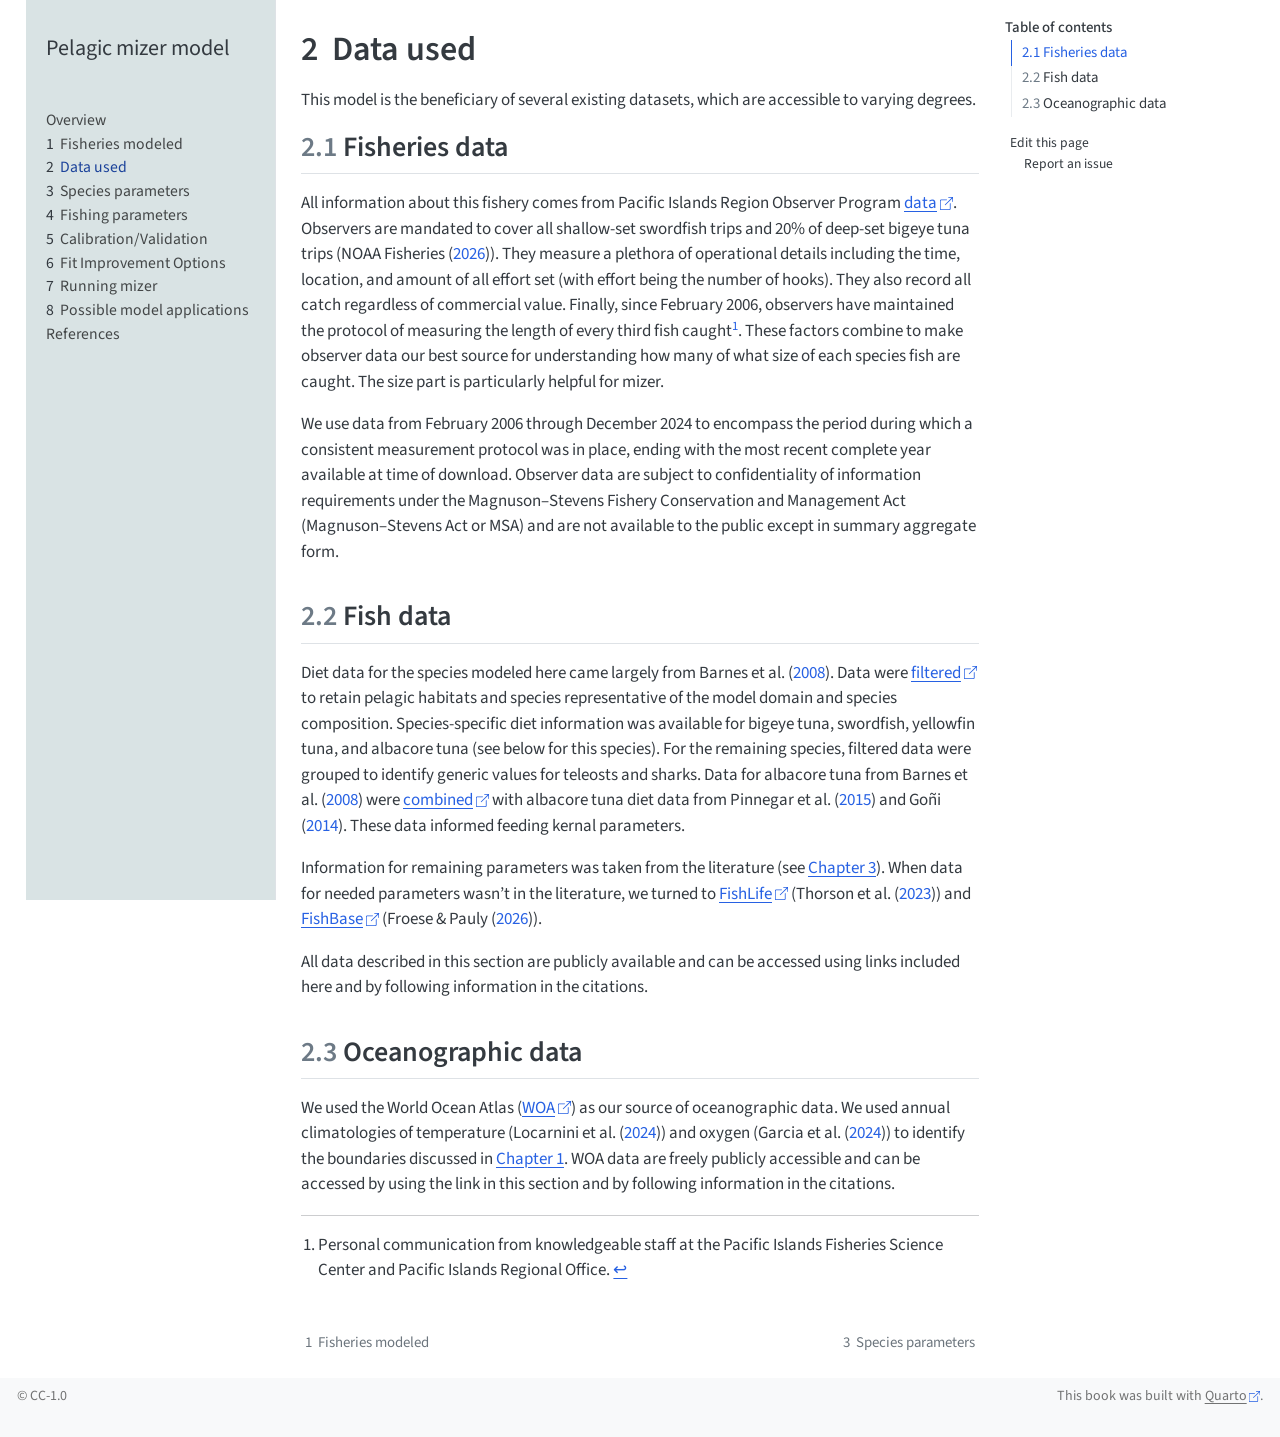
==== commit 6e5b7e48: "rerendered after edits" ====
--- a/docs/AboutData.html
+++ b/docs/AboutData.html
@@ -2,7 +2,7 @@
 <html xmlns="http://www.w3.org/1999/xhtml" lang="en" xml:lang="en"><head>
 
 <meta charset="utf-8">
-<meta name="generator" content="quarto-1.7.32">
+<meta name="generator" content="quarto-1.6.42">
 
 <meta name="viewport" content="width=device-width, initial-scale=1.0, user-scalable=yes">
 
@@ -52,16 +52,15 @@
 <meta name="quarto:offset" content="./">
 <link href="./SpeciesParams.html" rel="next">
 <link href="./AboutFisheries.html" rel="prev">
-<script src="site_libs/quarto-html/quarto.js" type="module"></script>
-<script src="site_libs/quarto-html/tabsets/tabsets.js" type="module"></script>
+<script src="site_libs/quarto-html/quarto.js"></script>
 <script src="site_libs/quarto-html/popper.min.js"></script>
 <script src="site_libs/quarto-html/tippy.umd.min.js"></script>
 <script src="site_libs/quarto-html/anchor.min.js"></script>
 <link href="site_libs/quarto-html/tippy.css" rel="stylesheet">
-<link href="site_libs/quarto-html/quarto-syntax-highlighting-37eea08aefeeee20ff55810ff984fec1.css" rel="stylesheet" id="quarto-text-highlighting-styles">
+<link href="site_libs/quarto-html/quarto-syntax-highlighting-2f5df379a58b258e96c21c0638c20c03.css" rel="stylesheet" id="quarto-text-highlighting-styles">
 <script src="site_libs/bootstrap/bootstrap.min.js"></script>
 <link href="site_libs/bootstrap/bootstrap-icons.css" rel="stylesheet">
-<link href="site_libs/bootstrap/bootstrap-53cee6e862853278a900c8c84e8744bd.min.css" rel="stylesheet" append-hash="true" id="quarto-bootstrap" data-mode="light">
+<link href="site_libs/bootstrap/bootstrap-7331584136ad417baca7915836b38e39.min.css" rel="stylesheet" append-hash="true" id="quarto-bootstrap" data-mode="light">
 <script id="quarto-search-options" type="application/json">{
   "location": "sidebar",
   "copy-button": false,
@@ -93,7 +92,7 @@
 
 </head>
 
-<body class="nav-sidebar floating quarto-light">
+<body class="nav-sidebar floating">
 
 <div id="quarto-search-results"></div>
   <header id="quarto-header" class="headroom fixed-top">
@@ -237,7 +236,7 @@
 <section id="fish-data" class="level2" data-number="2.2">
 <h2 data-number="2.2" class="anchored" data-anchor-id="fish-data"><span class="header-section-number">2.2</span> Fish data</h2>
 <p>Diet data for the species modeled here came largely from <span class="citation" data-cites="Barnes2008">Barnes et al. (<a href="references.html#ref-Barnes2008" role="doc-biblioref">2008</a>)</span>. Data were <a href="https://github.com/noaa-pifsc/Pelagic-mizer-model/blob/main/ModelBuild/DietData/BarnesDietData.Rmd">filtered</a> to retain pelagic habitats and species representative of the model domain and species composition. Species-specific diet information was available for bigeye tuna, swordfish, yellowfin tuna, and albacore tuna (see below for this species). For the remaining species, filtered data were grouped to identify generic values for teleosts and sharks. Data for albacore tuna from <span class="citation" data-cites="Barnes2008">Barnes et al. (<a href="references.html#ref-Barnes2008" role="doc-biblioref">2008</a>)</span> were <a href="https://github.com/noaa-pifsc/Pelagic-mizer-model/blob/main/ModelBuild/DietData/AlbacoreDietData.Rmd">combined</a> with albacore tuna diet data from <span class="citation" data-cites="Pinnegar2015">Pinnegar et al. (<a href="references.html#ref-Pinnegar2015" role="doc-biblioref">2015</a>)</span> and <span class="citation" data-cites="Goni2014">Goñi (<a href="references.html#ref-Goni2014" role="doc-biblioref">2014</a>)</span>. These data informed feeding kernal parameters.</p>
-<p>Information for remaining parameters was taken from the literature (see <a href="SpeciesParams.html" class="quarto-xref"><span>Chapter 3</span></a>). When data for needed parameters wasn’t in the literature, we turned to <a href="https://james-thorson-noaa.github.io/FishLife/">FishLife</a> (<span class="citation" data-cites="Thorson2023">Thorson et al. (<a href="references.html#ref-Thorson2023" role="doc-biblioref">2023</a>)</span>) and <a href="https://fishbase.org/">FishBase</a> (<span class="citation" data-cites="FishBase2026">Froese and Pauly (<a href="references.html#ref-FishBase2026" role="doc-biblioref">2026</a>)</span>).</p>
+<p>Information for remaining parameters was taken from the literature (see <a href="SpeciesParams.html" class="quarto-xref"><span>Chapter 3</span></a>). When data for needed parameters wasn’t in the literature, we turned to <a href="https://james-thorson-noaa.github.io/FishLife/">FishLife</a> (<span class="citation" data-cites="Thorson2023">Thorson et al. (<a href="references.html#ref-Thorson2023" role="doc-biblioref">2023</a>)</span>) and <a href="https://fishbase.org/">FishBase</a> (<span class="citation" data-cites="FishBase2026">Froese &amp; Pauly (<a href="references.html#ref-FishBase2026" role="doc-biblioref">2026</a>)</span>).</p>
 <p>All data described in this section are publicly available and can be accessed using links included here and by following information in the citations.</p>
 </section>
 <section id="oceanographic-data" class="level2" data-number="2.3">
@@ -245,30 +244,30 @@
 <p>We used the World Ocean Atlas (<a href="https://www.ncei.noaa.gov/products/world-ocean-atlas">WOA</a>) as our source of oceanographic data. We used annual climatologies of temperature (<span class="citation" data-cites="WOAtemp">Locarnini et al. (<a href="references.html#ref-WOAtemp" role="doc-biblioref">2024</a>)</span>) and oxygen (<span class="citation" data-cites="WOAoxygen">Garcia et al. (<a href="references.html#ref-WOAoxygen" role="doc-biblioref">2024</a>)</span>) to identify the boundaries discussed in <a href="AboutFisheries.html" class="quarto-xref"><span>Chapter 1</span></a>. WOA data are freely publicly accessible and can be accessed by using the link in this section and by following information in the citations.</p>
 
 
-<div id="refs" class="references csl-bib-body hanging-indent" data-entry-spacing="0" role="list" style="display: none">
+<div id="refs" class="references csl-bib-body hanging-indent" data-entry-spacing="0" data-line-spacing="2" role="list" style="display: none">
 <div id="ref-Barnes2008" class="csl-entry" role="listitem">
-Barnes, C., D. M. Bethea, R. D. Brodeur, J. Spitz, V. Ridoux, C. Pusineri, B. C. Chase, et al. 2008. <span>“<span>PREDATOR AND PREY BODY SIZES IN MARINE FOOD WEBS</span>.”</span> <em>Ecology</em> 89 (3): 881–81. <a href="https://doi.org/10.1890/07-1551.1">https://doi.org/10.1890/07-1551.1</a>.
+Barnes, C., Bethea, D. M., Brodeur, R. D., Spitz, J., Ridoux, V., Pusineri, C., Chase, B. C., Hunsicker, M. E., Juanes, F., Kellermann, A., Lancaster, J., Ménard, F., Bard, F.-X., Munk, P., Pinnegar, J. K., Scharf, F. S., Rountree, R. A., Stergiou, K. I., Sassa, C., … Jennings, S. (2008). <span>PREDATOR AND PREY BODY SIZES IN MARINE FOOD WEBS</span>. <em>Ecology</em>, <em>89</em>(3), 881–881. <a href="https://doi.org/10.1890/07-1551.1">https://doi.org/10.1890/07-1551.1</a>
 </div>
 <div id="ref-FishBase2026" class="csl-entry" role="listitem">
-Froese, R., and D. Pauly, eds. 2026. <span>“<span>FishBase</span>.”</span> <a href="https://www.fishbase.org">https://www.fishbase.org</a>.
+Froese, R., &amp; Pauly, D. (Eds.). (2026). <em><span>FishBase</span></em>. <a href="https://www.fishbase.org">https://www.fishbase.org</a>
 </div>
 <div id="ref-WOAoxygen" class="csl-entry" role="listitem">
-Garcia, H. E., Z. Wang, C. Bouchard, S. L. Cross, C. R. Paver, J. R. Reagan, T. P. Boyer, et al. 2024. <span>“<span class="nocase">World OceanAtlas 2023, Volume 3: Dissolved Oxygen, Apparent Oxygen Utilization, Dissolved OxygenSaturation, and 30-year Climate Normal</span>.”</span> <a href="https://doi.org/10.25923/rb67-ns53">https://doi.org/10.25923/rb67-ns53</a>.
+Garcia, H. E., Wang, Z., Bouchard, C., Cross, S. L., Paver, C. R., Reagan, J. R., Boyer, T. P., A.Locarnini, R., Mishonov, A. V., Baranova, O. K., Seidov, D., &amp; Dukhovskoy, D. (2024). <em><span class="nocase">World OceanAtlas 2023, Volume 3: Dissolved Oxygen, Apparent Oxygen Utilization, Dissolved OxygenSaturation, and 30-year Climate Normal</span></em> (pp. 1–109). <a href="https://doi.org/10.25923/rb67-ns53">https://doi.org/10.25923/rb67-ns53</a>
 </div>
 <div id="ref-Goni2014" class="csl-entry" role="listitem">
-Goñi, Nicolas. 2014. <span>“<span class="nocase">Stomach content records of albacore (Thunnus alalunga) and bluefin tuna (Thunnus thynnus) in the North Atlantic Drift Region focusing on the Bay of Biscay between 2004 and 2011</span>.”</span> Dataset. PANGAEA. <a href="https://doi.org/10.1594/PANGAEA.826992">https://doi.org/10.1594/PANGAEA.826992</a>.
+Goñi, N. (2014). <em><span class="nocase">Stomach content records of albacore (Thunnus alalunga) and bluefin tuna (Thunnus thynnus) in the North Atlantic Drift Region focusing on the Bay of Biscay between 2004 and 2011</span></em> [Dataset]. PANGAEA. <a href="https://doi.org/10.1594/PANGAEA.826992">https://doi.org/10.1594/PANGAEA.826992</a>
 </div>
 <div id="ref-WOAtemp" class="csl-entry" role="listitem">
-Locarnini, R. A., A. V. Mishonov, O. K. Baranova, J. R. Reagan, T. P. Boyer, D. Seidov, Z. Wang, et al. 2024. <span>“<span>World Ocean Atlas2023, Volume 1: Temperature</span>.”</span> <a href="https://doi.org/10.25923/54bh-1613">https://doi.org/10.25923/54bh-1613</a>.
+Locarnini, R. A., Mishonov, A. V., Baranova, O. K., Reagan, J. R., Boyer, T. P., Seidov, D., Wang, Z., Garcia, H. E., Bouchard, C., Cross, S. L., Paver, C. R., &amp; Dukhovskoy, D. (2024). <em><span>World Ocean Atlas2023, Volume 1: Temperature</span></em> (pp. 1–52). <a href="https://doi.org/10.25923/54bh-1613">https://doi.org/10.25923/54bh-1613</a>
 </div>
 <div id="ref-PIROP2026" class="csl-entry" role="listitem">
-NOAA Fisheries. 2026. <span>“Hawaii Longline Observer Program.”</span> <a href="https://www.fisheries.noaa.gov/inport/item/16865">https://www.fisheries.noaa.gov/inport/item/16865</a>.
+NOAA Fisheries. (2026). <em>Hawaii longline observer program</em>. <a href="https://www.fisheries.noaa.gov/inport/item/16865">https://www.fisheries.noaa.gov/inport/item/16865</a>
 </div>
 <div id="ref-Pinnegar2015" class="csl-entry" role="listitem">
-Pinnegar, J K, N Goñi, V M Trenkel, H Arrizabalaga, W Melle, J Keating, and G Óskarsson. 2015. <span>“<span class="nocase">A new compilation of stomach content data for commercially important pelagic fish species in the northeast Atlantic</span>.”</span> <em>Earth System Science Data</em> 7: 19–28. <a href="https://doi.org/10.5194/essd-7-19-2015">https://doi.org/10.5194/essd-7-19-2015</a>.
+Pinnegar, J. K., Goñi, N., Trenkel, V. M., Arrizabalaga, H., Melle, W., Keating, J., &amp; Óskarsson, G. (2015). <span class="nocase">A new compilation of stomach content data for commercially important pelagic fish species in the northeast Atlantic</span>. <em>Earth System Science Data</em>, <em>7</em>, 19–28. <a href="https://doi.org/10.5194/essd-7-19-2015">https://doi.org/10.5194/essd-7-19-2015</a>
 </div>
 <div id="ref-Thorson2023" class="csl-entry" role="listitem">
-Thorson, James T., Aurore A. Maureaud, Romain Frelat, Bastien Mérigot, Jennifer S. Bigman, Sarah T. Friedman, Maria Lourdes D. Palomares, Malin L. Pinsky, Samantha A. Price, and Peter Wainwright. 2023. <span>“<span class="nocase">Identifying direct and indirect associations among traits by merging phylogenetic comparative methods and structural equation models</span>.”</span> <em>Methods in Ecology and Evolution</em> 14 (5): 1259–75. <a href="https://doi.org/10.1111/2041-210x.14076">https://doi.org/10.1111/2041-210x.14076</a>.
+Thorson, J. T., Maureaud, A. A., Frelat, R., Mérigot, B., Bigman, J. S., Friedman, S. T., Palomares, M. L. D., Pinsky, M. L., Price, S. A., &amp; Wainwright, P. (2023). <span class="nocase">Identifying direct and indirect associations among traits by merging phylogenetic comparative methods and structural equation models</span>. <em>Methods in Ecology and Evolution</em>, <em>14</em>(5), 1259–1275. <a href="https://doi.org/10.1111/2041-210x.14076">https://doi.org/10.1111/2041-210x.14076</a>
 </div>
 </div>
 </section>
@@ -281,242 +280,243 @@
 
 </main> <!-- /main -->
 <script id="quarto-html-after-body" type="application/javascript">
-  window.document.addEventListener("DOMContentLoaded", function (event) {
-    const icon = "";
-    const anchorJS = new window.AnchorJS();
-    anchorJS.options = {
-      placement: 'right',
-      icon: icon
+window.document.addEventListener("DOMContentLoaded", function (event) {
+  const toggleBodyColorMode = (bsSheetEl) => {
+    const mode = bsSheetEl.getAttribute("data-mode");
+    const bodyEl = window.document.querySelector("body");
+    if (mode === "dark") {
+      bodyEl.classList.add("quarto-dark");
+      bodyEl.classList.remove("quarto-light");
+    } else {
+      bodyEl.classList.add("quarto-light");
+      bodyEl.classList.remove("quarto-dark");
+    }
+  }
+  const toggleBodyColorPrimary = () => {
+    const bsSheetEl = window.document.querySelector("link#quarto-bootstrap");
+    if (bsSheetEl) {
+      toggleBodyColorMode(bsSheetEl);
+    }
+  }
+  toggleBodyColorPrimary();  
+  const icon = "";
+  const anchorJS = new window.AnchorJS();
+  anchorJS.options = {
+    placement: 'right',
+    icon: icon
+  };
+  anchorJS.add('.anchored');
+  const isCodeAnnotation = (el) => {
+    for (const clz of el.classList) {
+      if (clz.startsWith('code-annotation-')) {                     
+        return true;
+      }
+    }
+    return false;
+  }
+  const onCopySuccess = function(e) {
+    // button target
+    const button = e.trigger;
+    // don't keep focus
+    button.blur();
+    // flash "checked"
+    button.classList.add('code-copy-button-checked');
+    var currentTitle = button.getAttribute("title");
+    button.setAttribute("title", "Copied!");
+    let tooltip;
+    if (window.bootstrap) {
+      button.setAttribute("data-bs-toggle", "tooltip");
+      button.setAttribute("data-bs-placement", "left");
+      button.setAttribute("data-bs-title", "Copied!");
+      tooltip = new bootstrap.Tooltip(button, 
+        { trigger: "manual", 
+          customClass: "code-copy-button-tooltip",
+          offset: [0, -8]});
+      tooltip.show();    
+    }
+    setTimeout(function() {
+      if (tooltip) {
+        tooltip.hide();
+        button.removeAttribute("data-bs-title");
+        button.removeAttribute("data-bs-toggle");
+        button.removeAttribute("data-bs-placement");
+      }
+      button.setAttribute("title", currentTitle);
+      button.classList.remove('code-copy-button-checked');
+    }, 1000);
+    // clear code selection
+    e.clearSelection();
+  }
+  const getTextToCopy = function(trigger) {
+      const codeEl = trigger.previousElementSibling.cloneNode(true);
+      for (const childEl of codeEl.children) {
+        if (isCodeAnnotation(childEl)) {
+          childEl.remove();
+        }
+      }
+      return codeEl.innerText;
+  }
+  const clipboard = new window.ClipboardJS('.code-copy-button:not([data-in-quarto-modal])', {
+    text: getTextToCopy
+  });
+  clipboard.on('success', onCopySuccess);
+  if (window.document.getElementById('quarto-embedded-source-code-modal')) {
+    const clipboardModal = new window.ClipboardJS('.code-copy-button[data-in-quarto-modal]', {
+      text: getTextToCopy,
+      container: window.document.getElementById('quarto-embedded-source-code-modal')
+    });
+    clipboardModal.on('success', onCopySuccess);
+  }
+    var localhostRegex = new RegExp(/^(?:http|https):\/\/localhost\:?[0-9]*\//);
+    var mailtoRegex = new RegExp(/^mailto:/);
+      var filterRegex = new RegExp('/' + window.location.host + '/');
+    var isInternal = (href) => {
+        return filterRegex.test(href) || localhostRegex.test(href) || mailtoRegex.test(href);
+    }
+    // Inspect non-navigation links and adorn them if external
+ 	var links = window.document.querySelectorAll('a[href]:not(.nav-link):not(.navbar-brand):not(.toc-action):not(.sidebar-link):not(.sidebar-item-toggle):not(.pagination-link):not(.no-external):not([aria-hidden]):not(.dropdown-item):not(.quarto-navigation-tool):not(.about-link)');
+    for (var i=0; i<links.length; i++) {
+      const link = links[i];
+      if (!isInternal(link.href)) {
+        // undo the damage that might have been done by quarto-nav.js in the case of
+        // links that we want to consider external
+        if (link.dataset.originalHref !== undefined) {
+          link.href = link.dataset.originalHref;
+        }
+          // target, if specified
+          link.setAttribute("target", "_blank");
+          if (link.getAttribute("rel") === null) {
+            link.setAttribute("rel", "noopener");
+          }
+          // default icon
+          link.classList.add("external");
+      }
+    }
+  function tippyHover(el, contentFn, onTriggerFn, onUntriggerFn) {
+    const config = {
+      allowHTML: true,
+      maxWidth: 500,
+      delay: 100,
+      arrow: false,
+      appendTo: function(el) {
+          return el.parentElement;
+      },
+      interactive: true,
+      interactiveBorder: 10,
+      theme: 'quarto',
+      placement: 'bottom-start',
     };
-    anchorJS.add('.anchored');
-    const isCodeAnnotation = (el) => {
-      for (const clz of el.classList) {
-        if (clz.startsWith('code-annotation-')) {                     
-          return true;
-        }
-      }
-      return false;
-    }
-    const onCopySuccess = function(e) {
-      // button target
-      const button = e.trigger;
-      // don't keep focus
-      button.blur();
-      // flash "checked"
-      button.classList.add('code-copy-button-checked');
-      var currentTitle = button.getAttribute("title");
-      button.setAttribute("title", "Copied!");
-      let tooltip;
-      if (window.bootstrap) {
-        button.setAttribute("data-bs-toggle", "tooltip");
-        button.setAttribute("data-bs-placement", "left");
-        button.setAttribute("data-bs-title", "Copied!");
-        tooltip = new bootstrap.Tooltip(button, 
-          { trigger: "manual", 
-            customClass: "code-copy-button-tooltip",
-            offset: [0, -8]});
-        tooltip.show();    
-      }
-      setTimeout(function() {
-        if (tooltip) {
-          tooltip.hide();
-          button.removeAttribute("data-bs-title");
-          button.removeAttribute("data-bs-toggle");
-          button.removeAttribute("data-bs-placement");
-        }
-        button.setAttribute("title", currentTitle);
-        button.classList.remove('code-copy-button-checked');
-      }, 1000);
-      // clear code selection
-      e.clearSelection();
-    }
-    const getTextToCopy = function(trigger) {
-        const codeEl = trigger.previousElementSibling.cloneNode(true);
-        for (const childEl of codeEl.children) {
-          if (isCodeAnnotation(childEl)) {
-            childEl.remove();
+    if (contentFn) {
+      config.content = contentFn;
+    }
+    if (onTriggerFn) {
+      config.onTrigger = onTriggerFn;
+    }
+    if (onUntriggerFn) {
+      config.onUntrigger = onUntriggerFn;
+    }
+    window.tippy(el, config); 
+  }
+  const noterefs = window.document.querySelectorAll('a[role="doc-noteref"]');
+  for (var i=0; i<noterefs.length; i++) {
+    const ref = noterefs[i];
+    tippyHover(ref, function() {
+      // use id or data attribute instead here
+      let href = ref.getAttribute('data-footnote-href') || ref.getAttribute('href');
+      try { href = new URL(href).hash; } catch {}
+      const id = href.replace(/^#\/?/, "");
+      const note = window.document.getElementById(id);
+      if (note) {
+        return note.innerHTML;
+      } else {
+        return "";
+      }
+    });
+  }
+  const xrefs = window.document.querySelectorAll('a.quarto-xref');
+  const processXRef = (id, note) => {
+    // Strip column container classes
+    const stripColumnClz = (el) => {
+      el.classList.remove("page-full", "page-columns");
+      if (el.children) {
+        for (const child of el.children) {
+          stripColumnClz(child);
+        }
+      }
+    }
+    stripColumnClz(note)
+    if (id === null || id.startsWith('sec-')) {
+      // Special case sections, only their first couple elements
+      const container = document.createElement("div");
+      if (note.children && note.children.length > 2) {
+        container.appendChild(note.children[0].cloneNode(true));
+        for (let i = 1; i < note.children.length; i++) {
+          const child = note.children[i];
+          if (child.tagName === "P" && child.innerText === "") {
+            continue;
+          } else {
+            container.appendChild(child.cloneNode(true));
+            break;
           }
         }
-        return codeEl.innerText;
-    }
-    const clipboard = new window.ClipboardJS('.code-copy-button:not([data-in-quarto-modal])', {
-      text: getTextToCopy
-    });
-    clipboard.on('success', onCopySuccess);
-    if (window.document.getElementById('quarto-embedded-source-code-modal')) {
-      const clipboardModal = new window.ClipboardJS('.code-copy-button[data-in-quarto-modal]', {
-        text: getTextToCopy,
-        container: window.document.getElementById('quarto-embedded-source-code-modal')
-      });
-      clipboardModal.on('success', onCopySuccess);
-    }
-      var localhostRegex = new RegExp(/^(?:http|https):\/\/localhost\:?[0-9]*\//);
-      var mailtoRegex = new RegExp(/^mailto:/);
-        var filterRegex = new RegExp('/' + window.location.host + '/');
-      var isInternal = (href) => {
-          return filterRegex.test(href) || localhostRegex.test(href) || mailtoRegex.test(href);
-      }
-      // Inspect non-navigation links and adorn them if external
-     var links = window.document.querySelectorAll('a[href]:not(.nav-link):not(.navbar-brand):not(.toc-action):not(.sidebar-link):not(.sidebar-item-toggle):not(.pagination-link):not(.no-external):not([aria-hidden]):not(.dropdown-item):not(.quarto-navigation-tool):not(.about-link)');
-      for (var i=0; i<links.length; i++) {
-        const link = links[i];
-        if (!isInternal(link.href)) {
-          // undo the damage that might have been done by quarto-nav.js in the case of
-          // links that we want to consider external
-          if (link.dataset.originalHref !== undefined) {
-            link.href = link.dataset.originalHref;
-          }
-        }
-      }
-    function tippyHover(el, contentFn, onTriggerFn, onUntriggerFn) {
-      const config = {
-        allowHTML: true,
-        maxWidth: 500,
-        delay: 100,
-        arrow: false,
-        appendTo: function(el) {
-            return el.parentElement;
-        },
-        interactive: true,
-        interactiveBorder: 10,
-        theme: 'quarto',
-        placement: 'bottom-start',
-      };
-      if (contentFn) {
-        config.content = contentFn;
-      }
-      if (onTriggerFn) {
-        config.onTrigger = onTriggerFn;
-      }
-      if (onUntriggerFn) {
-        config.onUntrigger = onUntriggerFn;
-      }
-      window.tippy(el, config); 
-    }
-    const noterefs = window.document.querySelectorAll('a[role="doc-noteref"]');
-    for (var i=0; i<noterefs.length; i++) {
-      const ref = noterefs[i];
-      tippyHover(ref, function() {
-        // use id or data attribute instead here
-        let href = ref.getAttribute('data-footnote-href') || ref.getAttribute('href');
-        try { href = new URL(href).hash; } catch {}
-        const id = href.replace(/^#\/?/, "");
-        const note = window.document.getElementById(id);
-        if (note) {
-          return note.innerHTML;
-        } else {
-          return "";
-        }
-      });
-    }
-    const xrefs = window.document.querySelectorAll('a.quarto-xref');
-    const processXRef = (id, note) => {
-      // Strip column container classes
-      const stripColumnClz = (el) => {
-        el.classList.remove("page-full", "page-columns");
-        if (el.children) {
-          for (const child of el.children) {
-            stripColumnClz(child);
-          }
-        }
-      }
-      stripColumnClz(note)
-      if (id === null || id.startsWith('sec-')) {
-        // Special case sections, only their first couple elements
-        const container = document.createElement("div");
-        if (note.children && note.children.length > 2) {
-          container.appendChild(note.children[0].cloneNode(true));
-          for (let i = 1; i < note.children.length; i++) {
-            const child = note.children[i];
-            if (child.tagName === "P" && child.innerText === "") {
-              continue;
-            } else {
-              container.appendChild(child.cloneNode(true));
-              break;
-            }
-          }
-          if (window.Quarto?.typesetMath) {
-            window.Quarto.typesetMath(container);
-          }
-          return container.innerHTML
-        } else {
-          if (window.Quarto?.typesetMath) {
-            window.Quarto.typesetMath(note);
-          }
-          return note.innerHTML;
-        }
+        if (window.Quarto?.typesetMath) {
+          window.Quarto.typesetMath(container);
+        }
+        return container.innerHTML
       } else {
-        // Remove any anchor links if they are present
-        const anchorLink = note.querySelector('a.anchorjs-link');
-        if (anchorLink) {
-          anchorLink.remove();
-        }
         if (window.Quarto?.typesetMath) {
           window.Quarto.typesetMath(note);
         }
-        if (note.classList.contains("callout")) {
-          return note.outerHTML;
-        } else {
-          return note.innerHTML;
-        }
-      }
-    }
-    for (var i=0; i<xrefs.length; i++) {
-      const xref = xrefs[i];
-      tippyHover(xref, undefined, function(instance) {
-        instance.disable();
-        let url = xref.getAttribute('href');
-        let hash = undefined; 
-        if (url.startsWith('#')) {
-          hash = url;
-        } else {
-          try { hash = new URL(url).hash; } catch {}
-        }
-        if (hash) {
-          const id = hash.replace(/^#\/?/, "");
-          const note = window.document.getElementById(id);
-          if (note !== null) {
-            try {
-              const html = processXRef(id, note.cloneNode(true));
-              instance.setContent(html);
-            } finally {
-              instance.enable();
-              instance.show();
-            }
-          } else {
-            // See if we can fetch this
-            fetch(url.split('#')[0])
-            .then(res => res.text())
-            .then(html => {
-              const parser = new DOMParser();
-              const htmlDoc = parser.parseFromString(html, "text/html");
-              const note = htmlDoc.getElementById(id);
-              if (note !== null) {
-                const html = processXRef(id, note);
-                instance.setContent(html);
-              } 
-            }).finally(() => {
-              instance.enable();
-              instance.show();
-            });
+        return note.innerHTML;
+      }
+    } else {
+      // Remove any anchor links if they are present
+      const anchorLink = note.querySelector('a.anchorjs-link');
+      if (anchorLink) {
+        anchorLink.remove();
+      }
+      if (window.Quarto?.typesetMath) {
+        window.Quarto.typesetMath(note);
+      }
+      if (note.classList.contains("callout")) {
+        return note.outerHTML;
+      } else {
+        return note.innerHTML;
+      }
+    }
+  }
+  for (var i=0; i<xrefs.length; i++) {
+    const xref = xrefs[i];
+    tippyHover(xref, undefined, function(instance) {
+      instance.disable();
+      let url = xref.getAttribute('href');
+      let hash = undefined; 
+      if (url.startsWith('#')) {
+        hash = url;
+      } else {
+        try { hash = new URL(url).hash; } catch {}
+      }
+      if (hash) {
+        const id = hash.replace(/^#\/?/, "");
+        const note = window.document.getElementById(id);
+        if (note !== null) {
+          try {
+            const html = processXRef(id, note.cloneNode(true));
+            instance.setContent(html);
+          } finally {
+            instance.enable();
+            instance.show();
           }
         } else {
-          // See if we can fetch a full url (with no hash to target)
-          // This is a special case and we should probably do some content thinning / targeting
-          fetch(url)
+          // See if we can fetch this
+          fetch(url.split('#')[0])
           .then(res => res.text())
           .then(html => {
             const parser = new DOMParser();
             const htmlDoc = parser.parseFromString(html, "text/html");
-            const note = htmlDoc.querySelector('main.content');
+            const note = htmlDoc.getElementById(id);
             if (note !== null) {
-              // This should only happen for chapter cross references
-              // (since there is no id in the URL)
-              // remove the first header
-              if (note.children.length > 0 && note.children[0].tagName === "HEADER") {
-                note.children[0].remove();
-              }
-              const html = processXRef(null, note);
+              const html = processXRef(id, note);
               instance.setContent(html);
             } 
           }).finally(() => {
@@ -524,161 +524,185 @@
             instance.show();
           });
         }
-      }, function(instance) {
+      } else {
+        // See if we can fetch a full url (with no hash to target)
+        // This is a special case and we should probably do some content thinning / targeting
+        fetch(url)
+        .then(res => res.text())
+        .then(html => {
+          const parser = new DOMParser();
+          const htmlDoc = parser.parseFromString(html, "text/html");
+          const note = htmlDoc.querySelector('main.content');
+          if (note !== null) {
+            // This should only happen for chapter cross references
+            // (since there is no id in the URL)
+            // remove the first header
+            if (note.children.length > 0 && note.children[0].tagName === "HEADER") {
+              note.children[0].remove();
+            }
+            const html = processXRef(null, note);
+            instance.setContent(html);
+          } 
+        }).finally(() => {
+          instance.enable();
+          instance.show();
+        });
+      }
+    }, function(instance) {
+    });
+  }
+      let selectedAnnoteEl;
+      const selectorForAnnotation = ( cell, annotation) => {
+        let cellAttr = 'data-code-cell="' + cell + '"';
+        let lineAttr = 'data-code-annotation="' +  annotation + '"';
+        const selector = 'span[' + cellAttr + '][' + lineAttr + ']';
+        return selector;
+      }
+      const selectCodeLines = (annoteEl) => {
+        const doc = window.document;
+        const targetCell = annoteEl.getAttribute("data-target-cell");
+        const targetAnnotation = annoteEl.getAttribute("data-target-annotation");
+        const annoteSpan = window.document.querySelector(selectorForAnnotation(targetCell, targetAnnotation));
+        const lines = annoteSpan.getAttribute("data-code-lines").split(",");
+        const lineIds = lines.map((line) => {
+          return targetCell + "-" + line;
+        })
+        let top = null;
+        let height = null;
+        let parent = null;
+        if (lineIds.length > 0) {
+            //compute the position of the single el (top and bottom and make a div)
+            const el = window.document.getElementById(lineIds[0]);
+            top = el.offsetTop;
+            height = el.offsetHeight;
+            parent = el.parentElement.parentElement;
+          if (lineIds.length > 1) {
+            const lastEl = window.document.getElementById(lineIds[lineIds.length - 1]);
+            const bottom = lastEl.offsetTop + lastEl.offsetHeight;
+            height = bottom - top;
+          }
+          if (top !== null && height !== null && parent !== null) {
+            // cook up a div (if necessary) and position it 
+            let div = window.document.getElementById("code-annotation-line-highlight");
+            if (div === null) {
+              div = window.document.createElement("div");
+              div.setAttribute("id", "code-annotation-line-highlight");
+              div.style.position = 'absolute';
+              parent.appendChild(div);
+            }
+            div.style.top = top - 2 + "px";
+            div.style.height = height + 4 + "px";
+            div.style.left = 0;
+            let gutterDiv = window.document.getElementById("code-annotation-line-highlight-gutter");
+            if (gutterDiv === null) {
+              gutterDiv = window.document.createElement("div");
+              gutterDiv.setAttribute("id", "code-annotation-line-highlight-gutter");
+              gutterDiv.style.position = 'absolute';
+              const codeCell = window.document.getElementById(targetCell);
+              const gutter = codeCell.querySelector('.code-annotation-gutter');
+              gutter.appendChild(gutterDiv);
+            }
+            gutterDiv.style.top = top - 2 + "px";
+            gutterDiv.style.height = height + 4 + "px";
+          }
+          selectedAnnoteEl = annoteEl;
+        }
+      };
+      const unselectCodeLines = () => {
+        const elementsIds = ["code-annotation-line-highlight", "code-annotation-line-highlight-gutter"];
+        elementsIds.forEach((elId) => {
+          const div = window.document.getElementById(elId);
+          if (div) {
+            div.remove();
+          }
+        });
+        selectedAnnoteEl = undefined;
+      };
+        // Handle positioning of the toggle
+    window.addEventListener(
+      "resize",
+      throttle(() => {
+        elRect = undefined;
+        if (selectedAnnoteEl) {
+          selectCodeLines(selectedAnnoteEl);
+        }
+      }, 10)
+    );
+    function throttle(fn, ms) {
+    let throttle = false;
+    let timer;
+      return (...args) => {
+        if(!throttle) { // first call gets through
+            fn.apply(this, args);
+            throttle = true;
+        } else { // all the others get throttled
+            if(timer) clearTimeout(timer); // cancel #2
+            timer = setTimeout(() => {
+              fn.apply(this, args);
+              timer = throttle = false;
+            }, ms);
+        }
+      };
+    }
+      // Attach click handler to the DT
+      const annoteDls = window.document.querySelectorAll('dt[data-target-cell]');
+      for (const annoteDlNode of annoteDls) {
+        annoteDlNode.addEventListener('click', (event) => {
+          const clickedEl = event.target;
+          if (clickedEl !== selectedAnnoteEl) {
+            unselectCodeLines();
+            const activeEl = window.document.querySelector('dt[data-target-cell].code-annotation-active');
+            if (activeEl) {
+              activeEl.classList.remove('code-annotation-active');
+            }
+            selectCodeLines(clickedEl);
+            clickedEl.classList.add('code-annotation-active');
+          } else {
+            // Unselect the line
+            unselectCodeLines();
+            clickedEl.classList.remove('code-annotation-active');
+          }
+        });
+      }
+  const findCites = (el) => {
+    const parentEl = el.parentElement;
+    if (parentEl) {
+      const cites = parentEl.dataset.cites;
+      if (cites) {
+        return {
+          el,
+          cites: cites.split(' ')
+        };
+      } else {
+        return findCites(el.parentElement)
+      }
+    } else {
+      return undefined;
+    }
+  };
+  var bibliorefs = window.document.querySelectorAll('a[role="doc-biblioref"]');
+  for (var i=0; i<bibliorefs.length; i++) {
+    const ref = bibliorefs[i];
+    const citeInfo = findCites(ref);
+    if (citeInfo) {
+      tippyHover(citeInfo.el, function() {
+        var popup = window.document.createElement('div');
+        citeInfo.cites.forEach(function(cite) {
+          var citeDiv = window.document.createElement('div');
+          citeDiv.classList.add('hanging-indent');
+          citeDiv.classList.add('csl-entry');
+          var biblioDiv = window.document.getElementById('ref-' + cite);
+          if (biblioDiv) {
+            citeDiv.innerHTML = biblioDiv.innerHTML;
+          }
+          popup.appendChild(citeDiv);
+        });
+        return popup.innerHTML;
       });
     }
-        let selectedAnnoteEl;
-        const selectorForAnnotation = ( cell, annotation) => {
-          let cellAttr = 'data-code-cell="' + cell + '"';
-          let lineAttr = 'data-code-annotation="' +  annotation + '"';
-          const selector = 'span[' + cellAttr + '][' + lineAttr + ']';
-          return selector;
-        }
-        const selectCodeLines = (annoteEl) => {
-          const doc = window.document;
-          const targetCell = annoteEl.getAttribute("data-target-cell");
-          const targetAnnotation = annoteEl.getAttribute("data-target-annotation");
-          const annoteSpan = window.document.querySelector(selectorForAnnotation(targetCell, targetAnnotation));
-          const lines = annoteSpan.getAttribute("data-code-lines").split(",");
-          const lineIds = lines.map((line) => {
-            return targetCell + "-" + line;
-          })
-          let top = null;
-          let height = null;
-          let parent = null;
-          if (lineIds.length > 0) {
-              //compute the position of the single el (top and bottom and make a div)
-              const el = window.document.getElementById(lineIds[0]);
-              top = el.offsetTop;
-              height = el.offsetHeight;
-              parent = el.parentElement.parentElement;
-            if (lineIds.length > 1) {
-              const lastEl = window.document.getElementById(lineIds[lineIds.length - 1]);
-              const bottom = lastEl.offsetTop + lastEl.offsetHeight;
-              height = bottom - top;
-            }
-            if (top !== null && height !== null && parent !== null) {
-              // cook up a div (if necessary) and position it 
-              let div = window.document.getElementById("code-annotation-line-highlight");
-              if (div === null) {
-                div = window.document.createElement("div");
-                div.setAttribute("id", "code-annotation-line-highlight");
-                div.style.position = 'absolute';
-                parent.appendChild(div);
-              }
-              div.style.top = top - 2 + "px";
-              div.style.height = height + 4 + "px";
-              div.style.left = 0;
-              let gutterDiv = window.document.getElementById("code-annotation-line-highlight-gutter");
-              if (gutterDiv === null) {
-                gutterDiv = window.document.createElement("div");
-                gutterDiv.setAttribute("id", "code-annotation-line-highlight-gutter");
-                gutterDiv.style.position = 'absolute';
-                const codeCell = window.document.getElementById(targetCell);
-                const gutter = codeCell.querySelector('.code-annotation-gutter');
-                gutter.appendChild(gutterDiv);
-              }
-              gutterDiv.style.top = top - 2 + "px";
-              gutterDiv.style.height = height + 4 + "px";
-            }
-            selectedAnnoteEl = annoteEl;
-          }
-        };
-        const unselectCodeLines = () => {
-          const elementsIds = ["code-annotation-line-highlight", "code-annotation-line-highlight-gutter"];
-          elementsIds.forEach((elId) => {
-            const div = window.document.getElementById(elId);
-            if (div) {
-              div.remove();
-            }
-          });
-          selectedAnnoteEl = undefined;
-        };
-          // Handle positioning of the toggle
-      window.addEventListener(
-        "resize",
-        throttle(() => {
-          elRect = undefined;
-          if (selectedAnnoteEl) {
-            selectCodeLines(selectedAnnoteEl);
-          }
-        }, 10)
-      );
-      function throttle(fn, ms) {
-      let throttle = false;
-      let timer;
-        return (...args) => {
-          if(!throttle) { // first call gets through
-              fn.apply(this, args);
-              throttle = true;
-          } else { // all the others get throttled
-              if(timer) clearTimeout(timer); // cancel #2
-              timer = setTimeout(() => {
-                fn.apply(this, args);
-                timer = throttle = false;
-              }, ms);
-          }
-        };
-      }
-        // Attach click handler to the DT
-        const annoteDls = window.document.querySelectorAll('dt[data-target-cell]');
-        for (const annoteDlNode of annoteDls) {
-          annoteDlNode.addEventListener('click', (event) => {
-            const clickedEl = event.target;
-            if (clickedEl !== selectedAnnoteEl) {
-              unselectCodeLines();
-              const activeEl = window.document.querySelector('dt[data-target-cell].code-annotation-active');
-              if (activeEl) {
-                activeEl.classList.remove('code-annotation-active');
-              }
-              selectCodeLines(clickedEl);
-              clickedEl.classList.add('code-annotation-active');
-            } else {
-              // Unselect the line
-              unselectCodeLines();
-              clickedEl.classList.remove('code-annotation-active');
-            }
-          });
-        }
-    const findCites = (el) => {
-      const parentEl = el.parentElement;
-      if (parentEl) {
-        const cites = parentEl.dataset.cites;
-        if (cites) {
-          return {
-            el,
-            cites: cites.split(' ')
-          };
-        } else {
-          return findCites(el.parentElement)
-        }
-      } else {
-        return undefined;
-      }
-    };
-    var bibliorefs = window.document.querySelectorAll('a[role="doc-biblioref"]');
-    for (var i=0; i<bibliorefs.length; i++) {
-      const ref = bibliorefs[i];
-      const citeInfo = findCites(ref);
-      if (citeInfo) {
-        tippyHover(citeInfo.el, function() {
-          var popup = window.document.createElement('div');
-          citeInfo.cites.forEach(function(cite) {
-            var citeDiv = window.document.createElement('div');
-            citeDiv.classList.add('hanging-indent');
-            citeDiv.classList.add('csl-entry');
-            var biblioDiv = window.document.getElementById('ref-' + cite);
-            if (biblioDiv) {
-              citeDiv.innerHTML = biblioDiv.innerHTML;
-            }
-            popup.appendChild(citeDiv);
-          });
-          return popup.innerHTML;
-        });
-      }
-    }
-  });
-  </script>
+  }
+});
+</script>
 <nav class="page-navigation">
   <div class="nav-page nav-page-previous">
       <a href="./AboutFisheries.html" class="pagination-link" aria-label="Fisheries modeled">
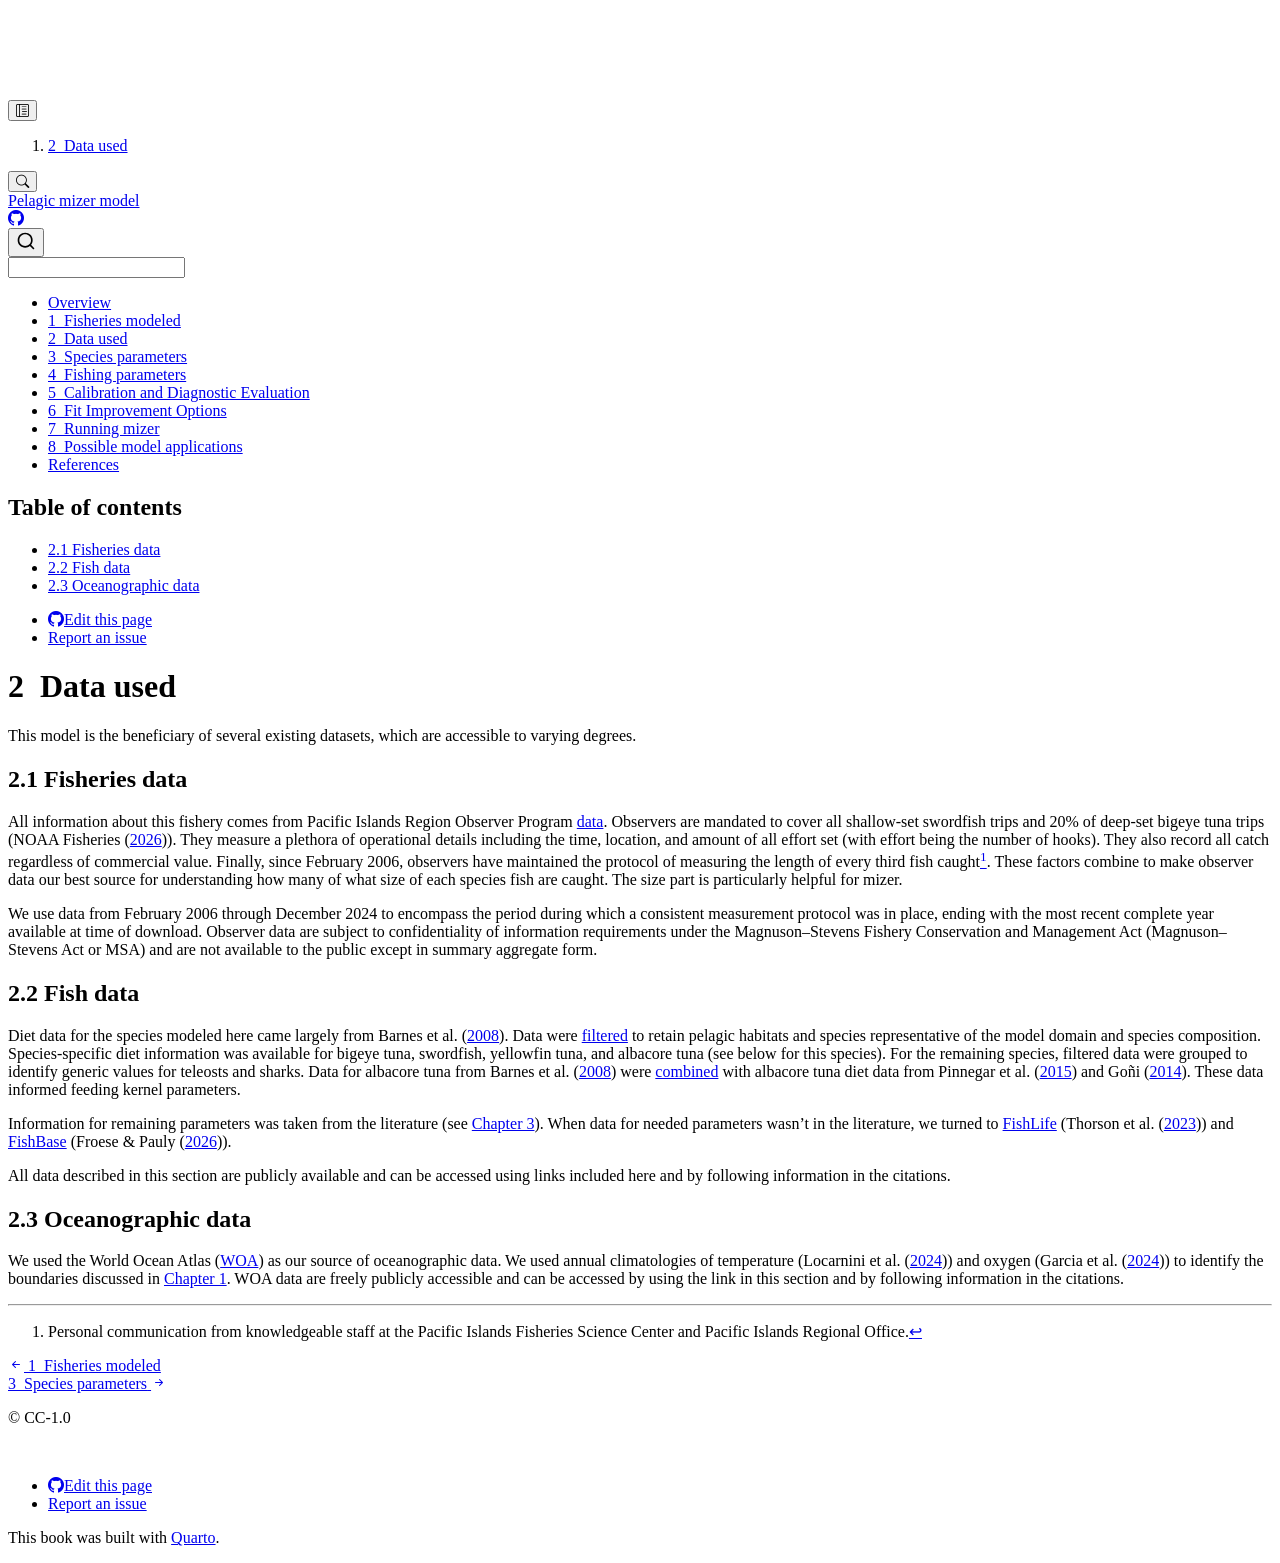
==== commit c4aa934d: "RE-rendered page with some recommended changes." ====
--- a/docs/AboutData.html
+++ b/docs/AboutData.html
@@ -2,13 +2,16 @@
 <html xmlns="http://www.w3.org/1999/xhtml" lang="en" xml:lang="en"><head>
 
 <meta charset="utf-8">
-<meta name="generator" content="quarto-1.6.42">
+<meta name="generator" content="quarto-1.9.38">
 
 <meta name="viewport" content="width=device-width, initial-scale=1.0, user-scalable=yes">
 
 
 <title>2&nbsp; Data used – Pelagic mizer model</title>
 <style>
+/* Default styles provided by pandoc.
+** See https://pandoc.org/MANUAL.html#variables-for-html for config info.
+*/
 code{white-space: pre-wrap;}
 span.smallcaps{font-variant: small-caps;}
 div.columns{display: flex; gap: min(4vw, 1.5em);}
@@ -52,15 +55,16 @@
 <meta name="quarto:offset" content="./">
 <link href="./SpeciesParams.html" rel="next">
 <link href="./AboutFisheries.html" rel="prev">
-<script src="site_libs/quarto-html/quarto.js"></script>
+<script src="site_libs/quarto-html/quarto.js" type="module"></script>
+<script src="site_libs/quarto-html/tabsets/tabsets.js" type="module"></script>
 <script src="site_libs/quarto-html/popper.min.js"></script>
 <script src="site_libs/quarto-html/tippy.umd.min.js"></script>
 <script src="site_libs/quarto-html/anchor.min.js"></script>
 <link href="site_libs/quarto-html/tippy.css" rel="stylesheet">
-<link href="site_libs/quarto-html/quarto-syntax-highlighting-2f5df379a58b258e96c21c0638c20c03.css" rel="stylesheet" id="quarto-text-highlighting-styles">
+<link href="site_libs/quarto-html/quarto-syntax-highlighting-15634bcf2e68342d4ad2dfa704d543f6.css" rel="stylesheet" id="quarto-text-highlighting-styles">
 <script src="site_libs/bootstrap/bootstrap.min.js"></script>
 <link href="site_libs/bootstrap/bootstrap-icons.css" rel="stylesheet">
-<link href="site_libs/bootstrap/bootstrap-7331584136ad417baca7915836b38e39.min.css" rel="stylesheet" append-hash="true" id="quarto-bootstrap" data-mode="light">
+<link href="site_libs/bootstrap/bootstrap-670672c6566595af3b30a30a0f0da02e.min.css" rel="stylesheet" append-hash="true" id="quarto-bootstrap" data-mode="light">
 <script id="quarto-search-options" type="application/json">{
   "location": "sidebar",
   "copy-button": false,
@@ -92,7 +96,7 @@
 
 </head>
 
-<body class="nav-sidebar floating">
+<body class="nav-sidebar floating quarto-light">
 
 <div id="quarto-search-results"></div>
   <header id="quarto-header" class="headroom fixed-top">
@@ -162,7 +166,7 @@
         <li class="sidebar-item">
   <div class="sidebar-item-container"> 
   <a href="./CalVal.html" class="sidebar-item-text sidebar-link">
- <span class="menu-text"><span class="chapter-number">5</span>&nbsp; <span class="chapter-title">Calibration/Validation</span></span></a>
+ <span class="menu-text"><span class="chapter-number">5</span>&nbsp; <span class="chapter-title">Calibration and Diagnostic Evaluation</span></span></a>
   </div>
 </li>
         <li class="sidebar-item">
@@ -235,7 +239,7 @@
 </section>
 <section id="fish-data" class="level2" data-number="2.2">
 <h2 data-number="2.2" class="anchored" data-anchor-id="fish-data"><span class="header-section-number">2.2</span> Fish data</h2>
-<p>Diet data for the species modeled here came largely from <span class="citation" data-cites="Barnes2008">Barnes et al. (<a href="references.html#ref-Barnes2008" role="doc-biblioref">2008</a>)</span>. Data were <a href="https://github.com/noaa-pifsc/Pelagic-mizer-model/blob/main/ModelBuild/DietData/BarnesDietData.Rmd">filtered</a> to retain pelagic habitats and species representative of the model domain and species composition. Species-specific diet information was available for bigeye tuna, swordfish, yellowfin tuna, and albacore tuna (see below for this species). For the remaining species, filtered data were grouped to identify generic values for teleosts and sharks. Data for albacore tuna from <span class="citation" data-cites="Barnes2008">Barnes et al. (<a href="references.html#ref-Barnes2008" role="doc-biblioref">2008</a>)</span> were <a href="https://github.com/noaa-pifsc/Pelagic-mizer-model/blob/main/ModelBuild/DietData/AlbacoreDietData.Rmd">combined</a> with albacore tuna diet data from <span class="citation" data-cites="Pinnegar2015">Pinnegar et al. (<a href="references.html#ref-Pinnegar2015" role="doc-biblioref">2015</a>)</span> and <span class="citation" data-cites="Goni2014">Goñi (<a href="references.html#ref-Goni2014" role="doc-biblioref">2014</a>)</span>. These data informed feeding kernal parameters.</p>
+<p>Diet data for the species modeled here came largely from <span class="citation" data-cites="Barnes2008">Barnes et al. (<a href="references.html#ref-Barnes2008" role="doc-biblioref">2008</a>)</span>. Data were <a href="https://github.com/noaa-pifsc/Pelagic-mizer-model/blob/main/ModelBuild/DietData/BarnesDietData.Rmd">filtered</a> to retain pelagic habitats and species representative of the model domain and species composition. Species-specific diet information was available for bigeye tuna, swordfish, yellowfin tuna, and albacore tuna (see below for this species). For the remaining species, filtered data were grouped to identify generic values for teleosts and sharks. Data for albacore tuna from <span class="citation" data-cites="Barnes2008">Barnes et al. (<a href="references.html#ref-Barnes2008" role="doc-biblioref">2008</a>)</span> were <a href="https://github.com/noaa-pifsc/Pelagic-mizer-model/blob/main/ModelBuild/DietData/AlbacoreDietData.Rmd">combined</a> with albacore tuna diet data from <span class="citation" data-cites="Pinnegar2015">Pinnegar et al. (<a href="references.html#ref-Pinnegar2015" role="doc-biblioref">2015</a>)</span> and <span class="citation" data-cites="Goni2014">Goñi (<a href="references.html#ref-Goni2014" role="doc-biblioref">2014</a>)</span>. These data informed feeding kernel parameters.</p>
 <p>Information for remaining parameters was taken from the literature (see <a href="SpeciesParams.html" class="quarto-xref"><span>Chapter 3</span></a>). When data for needed parameters wasn’t in the literature, we turned to <a href="https://james-thorson-noaa.github.io/FishLife/">FishLife</a> (<span class="citation" data-cites="Thorson2023">Thorson et al. (<a href="references.html#ref-Thorson2023" role="doc-biblioref">2023</a>)</span>) and <a href="https://fishbase.org/">FishBase</a> (<span class="citation" data-cites="FishBase2026">Froese &amp; Pauly (<a href="references.html#ref-FishBase2026" role="doc-biblioref">2026</a>)</span>).</p>
 <p>All data described in this section are publicly available and can be accessed using links included here and by following information in the citations.</p>
 </section>
@@ -280,243 +284,250 @@
 
 </main> <!-- /main -->
 <script id="quarto-html-after-body" type="application/javascript">
-window.document.addEventListener("DOMContentLoaded", function (event) {
-  const toggleBodyColorMode = (bsSheetEl) => {
-    const mode = bsSheetEl.getAttribute("data-mode");
-    const bodyEl = window.document.querySelector("body");
-    if (mode === "dark") {
-      bodyEl.classList.add("quarto-dark");
-      bodyEl.classList.remove("quarto-light");
-    } else {
-      bodyEl.classList.add("quarto-light");
-      bodyEl.classList.remove("quarto-dark");
-    }
-  }
-  const toggleBodyColorPrimary = () => {
-    const bsSheetEl = window.document.querySelector("link#quarto-bootstrap");
-    if (bsSheetEl) {
-      toggleBodyColorMode(bsSheetEl);
-    }
-  }
-  toggleBodyColorPrimary();  
-  const icon = "";
-  const anchorJS = new window.AnchorJS();
-  anchorJS.options = {
-    placement: 'right',
-    icon: icon
-  };
-  anchorJS.add('.anchored');
-  const isCodeAnnotation = (el) => {
-    for (const clz of el.classList) {
-      if (clz.startsWith('code-annotation-')) {                     
-        return true;
-      }
-    }
-    return false;
-  }
-  const onCopySuccess = function(e) {
-    // button target
-    const button = e.trigger;
-    // don't keep focus
-    button.blur();
-    // flash "checked"
-    button.classList.add('code-copy-button-checked');
-    var currentTitle = button.getAttribute("title");
-    button.setAttribute("title", "Copied!");
-    let tooltip;
-    if (window.bootstrap) {
-      button.setAttribute("data-bs-toggle", "tooltip");
-      button.setAttribute("data-bs-placement", "left");
-      button.setAttribute("data-bs-title", "Copied!");
-      tooltip = new bootstrap.Tooltip(button, 
-        { trigger: "manual", 
-          customClass: "code-copy-button-tooltip",
-          offset: [0, -8]});
-      tooltip.show();    
-    }
-    setTimeout(function() {
-      if (tooltip) {
-        tooltip.hide();
-        button.removeAttribute("data-bs-title");
-        button.removeAttribute("data-bs-toggle");
-        button.removeAttribute("data-bs-placement");
-      }
-      button.setAttribute("title", currentTitle);
-      button.classList.remove('code-copy-button-checked');
-    }, 1000);
-    // clear code selection
-    e.clearSelection();
-  }
-  const getTextToCopy = function(trigger) {
-      const codeEl = trigger.previousElementSibling.cloneNode(true);
+  window.document.addEventListener("DOMContentLoaded", function (event) {
+    const icon = "";
+    const anchorJS = new window.AnchorJS();
+    anchorJS.options = {
+      placement: 'right',
+      icon: icon
+    };
+    anchorJS.add('.anchored');
+    const isCodeAnnotation = (el) => {
+      for (const clz of el.classList) {
+        if (clz.startsWith('code-annotation-')) {                     
+          return true;
+        }
+      }
+      return false;
+    }
+    const onCopySuccess = function(e) {
+      // button target
+      const button = e.trigger;
+      // don't keep focus
+      button.blur();
+      // flash "checked"
+      button.classList.add('code-copy-button-checked');
+      var currentTitle = button.getAttribute("title");
+      button.setAttribute("title", "Copied!");
+      let tooltip;
+      if (window.bootstrap) {
+        button.setAttribute("data-bs-toggle", "tooltip");
+        button.setAttribute("data-bs-placement", "left");
+        button.setAttribute("data-bs-title", "Copied!");
+        tooltip = new bootstrap.Tooltip(button, 
+          { trigger: "manual", 
+            customClass: "code-copy-button-tooltip",
+            offset: [0, -8]});
+        tooltip.show();    
+      }
+      setTimeout(function() {
+        if (tooltip) {
+          tooltip.hide();
+          button.removeAttribute("data-bs-title");
+          button.removeAttribute("data-bs-toggle");
+          button.removeAttribute("data-bs-placement");
+        }
+        button.setAttribute("title", currentTitle);
+        button.classList.remove('code-copy-button-checked');
+      }, 1000);
+      // clear code selection
+      e.clearSelection();
+    }
+    const getTextToCopy = function(trigger) {
+      const outerScaffold = trigger.parentElement.cloneNode(true);
+      const codeEl = outerScaffold.querySelector('code');
       for (const childEl of codeEl.children) {
         if (isCodeAnnotation(childEl)) {
           childEl.remove();
         }
       }
       return codeEl.innerText;
-  }
-  const clipboard = new window.ClipboardJS('.code-copy-button:not([data-in-quarto-modal])', {
-    text: getTextToCopy
-  });
-  clipboard.on('success', onCopySuccess);
-  if (window.document.getElementById('quarto-embedded-source-code-modal')) {
-    const clipboardModal = new window.ClipboardJS('.code-copy-button[data-in-quarto-modal]', {
-      text: getTextToCopy,
-      container: window.document.getElementById('quarto-embedded-source-code-modal')
+    }
+    const clipboard = new window.ClipboardJS('.code-copy-button:not([data-in-quarto-modal])', {
+      text: getTextToCopy
     });
-    clipboardModal.on('success', onCopySuccess);
-  }
-    var localhostRegex = new RegExp(/^(?:http|https):\/\/localhost\:?[0-9]*\//);
-    var mailtoRegex = new RegExp(/^mailto:/);
-      var filterRegex = new RegExp('/' + window.location.host + '/');
-    var isInternal = (href) => {
-        return filterRegex.test(href) || localhostRegex.test(href) || mailtoRegex.test(href);
-    }
-    // Inspect non-navigation links and adorn them if external
- 	var links = window.document.querySelectorAll('a[href]:not(.nav-link):not(.navbar-brand):not(.toc-action):not(.sidebar-link):not(.sidebar-item-toggle):not(.pagination-link):not(.no-external):not([aria-hidden]):not(.dropdown-item):not(.quarto-navigation-tool):not(.about-link)');
-    for (var i=0; i<links.length; i++) {
-      const link = links[i];
-      if (!isInternal(link.href)) {
-        // undo the damage that might have been done by quarto-nav.js in the case of
-        // links that we want to consider external
-        if (link.dataset.originalHref !== undefined) {
-          link.href = link.dataset.originalHref;
-        }
-          // target, if specified
-          link.setAttribute("target", "_blank");
-          if (link.getAttribute("rel") === null) {
-            link.setAttribute("rel", "noopener");
-          }
-          // default icon
-          link.classList.add("external");
-      }
-    }
-  function tippyHover(el, contentFn, onTriggerFn, onUntriggerFn) {
-    const config = {
-      allowHTML: true,
-      maxWidth: 500,
-      delay: 100,
-      arrow: false,
-      appendTo: function(el) {
-          return el.parentElement;
-      },
-      interactive: true,
-      interactiveBorder: 10,
-      theme: 'quarto',
-      placement: 'bottom-start',
-    };
-    if (contentFn) {
-      config.content = contentFn;
-    }
-    if (onTriggerFn) {
-      config.onTrigger = onTriggerFn;
-    }
-    if (onUntriggerFn) {
-      config.onUntrigger = onUntriggerFn;
-    }
-    window.tippy(el, config); 
-  }
-  const noterefs = window.document.querySelectorAll('a[role="doc-noteref"]');
-  for (var i=0; i<noterefs.length; i++) {
-    const ref = noterefs[i];
-    tippyHover(ref, function() {
-      // use id or data attribute instead here
-      let href = ref.getAttribute('data-footnote-href') || ref.getAttribute('href');
-      try { href = new URL(href).hash; } catch {}
-      const id = href.replace(/^#\/?/, "");
-      const note = window.document.getElementById(id);
-      if (note) {
-        return note.innerHTML;
+    clipboard.on('success', onCopySuccess);
+    if (window.document.getElementById('quarto-embedded-source-code-modal')) {
+      const clipboardModal = new window.ClipboardJS('.code-copy-button[data-in-quarto-modal]', {
+        text: getTextToCopy,
+        container: window.document.getElementById('quarto-embedded-source-code-modal')
+      });
+      clipboardModal.on('success', onCopySuccess);
+    }
+      var localhostRegex = new RegExp(/^(?:http|https):\/\/localhost\:?[0-9]*\//);
+      var mailtoRegex = new RegExp(/^mailto:/);
+        var filterRegex = new RegExp('/' + window.location.host + '/');
+      var isInternal = (href) => {
+          return filterRegex.test(href) || localhostRegex.test(href) || mailtoRegex.test(href);
+      }
+      // Inspect non-navigation links and adorn them if external
+     var links = window.document.querySelectorAll('a[href]:not(.nav-link):not(.navbar-brand):not(.toc-action):not(.sidebar-link):not(.sidebar-item-toggle):not(.pagination-link):not(.no-external):not([aria-hidden]):not(.dropdown-item):not(.quarto-navigation-tool):not(.about-link)');
+      for (var i=0; i<links.length; i++) {
+        const link = links[i];
+        if (!isInternal(link.href)) {
+          // undo the damage that might have been done by quarto-nav.js in the case of
+          // links that we want to consider external
+          if (link.dataset.originalHref !== undefined) {
+            link.href = link.dataset.originalHref;
+          }
+            // target, if specified
+            link.setAttribute("target", "_blank");
+            if (link.getAttribute("rel") === null) {
+              link.setAttribute("rel", "noopener");
+            }
+            // default icon
+            link.classList.add("external");
+        }
+      }
+    function tippyHover(el, contentFn, onTriggerFn, onUntriggerFn) {
+      const config = {
+        allowHTML: true,
+        maxWidth: 500,
+        delay: 100,
+        arrow: false,
+        appendTo: function(el) {
+            return el.parentElement;
+        },
+        interactive: true,
+        interactiveBorder: 10,
+        theme: 'quarto',
+        placement: 'bottom-start',
+      };
+      if (contentFn) {
+        config.content = contentFn;
+      }
+      if (onTriggerFn) {
+        config.onTrigger = onTriggerFn;
+      }
+      if (onUntriggerFn) {
+        config.onUntrigger = onUntriggerFn;
+      }
+      window.tippy(el, config); 
+    }
+    const noterefs = window.document.querySelectorAll('a[role="doc-noteref"]');
+    for (var i=0; i<noterefs.length; i++) {
+      const ref = noterefs[i];
+      tippyHover(ref, function() {
+        // use id or data attribute instead here
+        let href = ref.getAttribute('data-footnote-href') || ref.getAttribute('href');
+        try { href = new URL(href).hash; } catch {}
+        const id = href.replace(/^#\/?/, "");
+        const note = window.document.getElementById(id);
+        if (note) {
+          return note.innerHTML;
+        } else {
+          return "";
+        }
+      });
+    }
+    const xrefs = window.document.querySelectorAll('a.quarto-xref');
+    const processXRef = (id, note) => {
+      // Strip column container classes
+      const stripColumnClz = (el) => {
+        el.classList.remove("page-full", "page-columns");
+        if (el.children) {
+          for (const child of el.children) {
+            stripColumnClz(child);
+          }
+        }
+      }
+      stripColumnClz(note)
+      if (id === null || id.startsWith('sec-')) {
+        // Special case sections, only their first couple elements
+        const container = document.createElement("div");
+        if (note.children && note.children.length > 2) {
+          container.appendChild(note.children[0].cloneNode(true));
+          for (let i = 1; i < note.children.length; i++) {
+            const child = note.children[i];
+            if (child.tagName === "P" && child.innerText === "") {
+              continue;
+            } else {
+              container.appendChild(child.cloneNode(true));
+              break;
+            }
+          }
+          if (window.Quarto?.typesetMath) {
+            window.Quarto.typesetMath(container);
+          }
+          return container.innerHTML
+        } else {
+          if (window.Quarto?.typesetMath) {
+            window.Quarto.typesetMath(note);
+          }
+          return note.innerHTML;
+        }
       } else {
-        return "";
-      }
-    });
-  }
-  const xrefs = window.document.querySelectorAll('a.quarto-xref');
-  const processXRef = (id, note) => {
-    // Strip column container classes
-    const stripColumnClz = (el) => {
-      el.classList.remove("page-full", "page-columns");
-      if (el.children) {
-        for (const child of el.children) {
-          stripColumnClz(child);
-        }
-      }
-    }
-    stripColumnClz(note)
-    if (id === null || id.startsWith('sec-')) {
-      // Special case sections, only their first couple elements
-      const container = document.createElement("div");
-      if (note.children && note.children.length > 2) {
-        container.appendChild(note.children[0].cloneNode(true));
-        for (let i = 1; i < note.children.length; i++) {
-          const child = note.children[i];
-          if (child.tagName === "P" && child.innerText === "") {
-            continue;
-          } else {
-            container.appendChild(child.cloneNode(true));
-            break;
-          }
-        }
-        if (window.Quarto?.typesetMath) {
-          window.Quarto.typesetMath(container);
-        }
-        return container.innerHTML
-      } else {
+        // Remove any anchor links if they are present
+        const anchorLink = note.querySelector('a.anchorjs-link');
+        if (anchorLink) {
+          anchorLink.remove();
+        }
         if (window.Quarto?.typesetMath) {
           window.Quarto.typesetMath(note);
         }
-        return note.innerHTML;
-      }
-    } else {
-      // Remove any anchor links if they are present
-      const anchorLink = note.querySelector('a.anchorjs-link');
-      if (anchorLink) {
-        anchorLink.remove();
-      }
-      if (window.Quarto?.typesetMath) {
-        window.Quarto.typesetMath(note);
-      }
-      if (note.classList.contains("callout")) {
-        return note.outerHTML;
-      } else {
-        return note.innerHTML;
-      }
-    }
-  }
-  for (var i=0; i<xrefs.length; i++) {
-    const xref = xrefs[i];
-    tippyHover(xref, undefined, function(instance) {
-      instance.disable();
-      let url = xref.getAttribute('href');
-      let hash = undefined; 
-      if (url.startsWith('#')) {
-        hash = url;
-      } else {
-        try { hash = new URL(url).hash; } catch {}
-      }
-      if (hash) {
-        const id = hash.replace(/^#\/?/, "");
-        const note = window.document.getElementById(id);
-        if (note !== null) {
-          try {
-            const html = processXRef(id, note.cloneNode(true));
-            instance.setContent(html);
-          } finally {
-            instance.enable();
-            instance.show();
-          }
+        if (note.classList.contains("callout")) {
+          return note.outerHTML;
         } else {
-          // See if we can fetch this
-          fetch(url.split('#')[0])
+          return note.innerHTML;
+        }
+      }
+    }
+    for (var i=0; i<xrefs.length; i++) {
+      const xref = xrefs[i];
+      tippyHover(xref, undefined, function(instance) {
+        instance.disable();
+        let url = xref.getAttribute('href');
+        let hash = undefined; 
+        if (url.startsWith('#')) {
+          hash = url;
+        } else {
+          try { hash = new URL(url).hash; } catch {}
+        }
+        if (hash) {
+          const id = hash.replace(/^#\/?/, "");
+          const note = window.document.getElementById(id);
+          if (note !== null) {
+            try {
+              const html = processXRef(id, note.cloneNode(true));
+              instance.setContent(html);
+            } finally {
+              instance.enable();
+              instance.show();
+            }
+          } else {
+            // See if we can fetch this
+            fetch(url.split('#')[0])
+            .then(res => res.text())
+            .then(html => {
+              const parser = new DOMParser();
+              const htmlDoc = parser.parseFromString(html, "text/html");
+              const note = htmlDoc.getElementById(id);
+              if (note !== null) {
+                const html = processXRef(id, note);
+                instance.setContent(html);
+              } 
+            }).finally(() => {
+              instance.enable();
+              instance.show();
+            });
+          }
+        } else {
+          // See if we can fetch a full url (with no hash to target)
+          // This is a special case and we should probably do some content thinning / targeting
+          fetch(url)
           .then(res => res.text())
           .then(html => {
             const parser = new DOMParser();
             const htmlDoc = parser.parseFromString(html, "text/html");
-            const note = htmlDoc.getElementById(id);
+            const note = htmlDoc.querySelector('main.content');
             if (note !== null) {
-              const html = processXRef(id, note);
+              // This should only happen for chapter cross references
+              // (since there is no id in the URL)
+              // remove the first header
+              if (note.children.length > 0 && note.children[0].tagName === "HEADER") {
+                note.children[0].remove();
+              }
+              const html = processXRef(null, note);
               instance.setContent(html);
             } 
           }).finally(() => {
@@ -524,185 +535,161 @@
             instance.show();
           });
         }
+      }, function(instance) {
+      });
+    }
+        let selectedAnnoteEl;
+        const selectorForAnnotation = ( cell, annotation) => {
+          let cellAttr = 'data-code-cell="' + cell + '"';
+          let lineAttr = 'data-code-annotation="' +  annotation + '"';
+          const selector = 'span[' + cellAttr + '][' + lineAttr + ']';
+          return selector;
+        }
+        const selectCodeLines = (annoteEl) => {
+          const doc = window.document;
+          const targetCell = annoteEl.getAttribute("data-target-cell");
+          const targetAnnotation = annoteEl.getAttribute("data-target-annotation");
+          const annoteSpan = window.document.querySelector(selectorForAnnotation(targetCell, targetAnnotation));
+          const lines = annoteSpan.getAttribute("data-code-lines").split(",");
+          const lineIds = lines.map((line) => {
+            return targetCell + "-" + line;
+          })
+          let top = null;
+          let height = null;
+          let parent = null;
+          if (lineIds.length > 0) {
+              //compute the position of the single el (top and bottom and make a div)
+              const el = window.document.getElementById(lineIds[0]);
+              top = el.offsetTop;
+              height = el.offsetHeight;
+              parent = el.parentElement.parentElement;
+            if (lineIds.length > 1) {
+              const lastEl = window.document.getElementById(lineIds[lineIds.length - 1]);
+              const bottom = lastEl.offsetTop + lastEl.offsetHeight;
+              height = bottom - top;
+            }
+            if (top !== null && height !== null && parent !== null) {
+              // cook up a div (if necessary) and position it 
+              let div = window.document.getElementById("code-annotation-line-highlight");
+              if (div === null) {
+                div = window.document.createElement("div");
+                div.setAttribute("id", "code-annotation-line-highlight");
+                div.style.position = 'absolute';
+                parent.appendChild(div);
+              }
+              div.style.top = top - 2 + "px";
+              div.style.height = height + 4 + "px";
+              div.style.left = 0;
+              let gutterDiv = window.document.getElementById("code-annotation-line-highlight-gutter");
+              if (gutterDiv === null) {
+                gutterDiv = window.document.createElement("div");
+                gutterDiv.setAttribute("id", "code-annotation-line-highlight-gutter");
+                gutterDiv.style.position = 'absolute';
+                const codeCell = window.document.getElementById(targetCell);
+                const gutter = codeCell.querySelector('.code-annotation-gutter');
+                gutter.appendChild(gutterDiv);
+              }
+              gutterDiv.style.top = top - 2 + "px";
+              gutterDiv.style.height = height + 4 + "px";
+            }
+            selectedAnnoteEl = annoteEl;
+          }
+        };
+        const unselectCodeLines = () => {
+          const elementsIds = ["code-annotation-line-highlight", "code-annotation-line-highlight-gutter"];
+          elementsIds.forEach((elId) => {
+            const div = window.document.getElementById(elId);
+            if (div) {
+              div.remove();
+            }
+          });
+          selectedAnnoteEl = undefined;
+        };
+          // Handle positioning of the toggle
+      window.addEventListener(
+        "resize",
+        throttle(() => {
+          elRect = undefined;
+          if (selectedAnnoteEl) {
+            selectCodeLines(selectedAnnoteEl);
+          }
+        }, 10)
+      );
+      function throttle(fn, ms) {
+      let throttle = false;
+      let timer;
+        return (...args) => {
+          if(!throttle) { // first call gets through
+              fn.apply(this, args);
+              throttle = true;
+          } else { // all the others get throttled
+              if(timer) clearTimeout(timer); // cancel #2
+              timer = setTimeout(() => {
+                fn.apply(this, args);
+                timer = throttle = false;
+              }, ms);
+          }
+        };
+      }
+        // Attach click handler to the DT
+        const annoteDls = window.document.querySelectorAll('dt[data-target-cell]');
+        for (const annoteDlNode of annoteDls) {
+          annoteDlNode.addEventListener('click', (event) => {
+            const clickedEl = event.target;
+            if (clickedEl !== selectedAnnoteEl) {
+              unselectCodeLines();
+              const activeEl = window.document.querySelector('dt[data-target-cell].code-annotation-active');
+              if (activeEl) {
+                activeEl.classList.remove('code-annotation-active');
+              }
+              selectCodeLines(clickedEl);
+              clickedEl.classList.add('code-annotation-active');
+            } else {
+              // Unselect the line
+              unselectCodeLines();
+              clickedEl.classList.remove('code-annotation-active');
+            }
+          });
+        }
+    const findCites = (el) => {
+      const parentEl = el.parentElement;
+      if (parentEl) {
+        const cites = parentEl.dataset.cites;
+        if (cites) {
+          return {
+            el,
+            cites: cites.split(' ')
+          };
+        } else {
+          return findCites(el.parentElement)
+        }
       } else {
-        // See if we can fetch a full url (with no hash to target)
-        // This is a special case and we should probably do some content thinning / targeting
-        fetch(url)
-        .then(res => res.text())
-        .then(html => {
-          const parser = new DOMParser();
-          const htmlDoc = parser.parseFromString(html, "text/html");
-          const note = htmlDoc.querySelector('main.content');
-          if (note !== null) {
-            // This should only happen for chapter cross references
-            // (since there is no id in the URL)
-            // remove the first header
-            if (note.children.length > 0 && note.children[0].tagName === "HEADER") {
-              note.children[0].remove();
+        return undefined;
+      }
+    };
+    var bibliorefs = window.document.querySelectorAll('a[role="doc-biblioref"]');
+    for (var i=0; i<bibliorefs.length; i++) {
+      const ref = bibliorefs[i];
+      const citeInfo = findCites(ref);
+      if (citeInfo) {
+        tippyHover(citeInfo.el, function() {
+          var popup = window.document.createElement('div');
+          citeInfo.cites.forEach(function(cite) {
+            var citeDiv = window.document.createElement('div');
+            citeDiv.classList.add('hanging-indent');
+            citeDiv.classList.add('csl-entry');
+            var biblioDiv = window.document.getElementById('ref-' + cite);
+            if (biblioDiv) {
+              citeDiv.innerHTML = biblioDiv.innerHTML;
             }
-            const html = processXRef(null, note);
-            instance.setContent(html);
-          } 
-        }).finally(() => {
-          instance.enable();
-          instance.show();
+            popup.appendChild(citeDiv);
+          });
+          return popup.innerHTML;
         });
       }
-    }, function(instance) {
-    });
-  }
-      let selectedAnnoteEl;
-      const selectorForAnnotation = ( cell, annotation) => {
-        let cellAttr = 'data-code-cell="' + cell + '"';
-        let lineAttr = 'data-code-annotation="' +  annotation + '"';
-        const selector = 'span[' + cellAttr + '][' + lineAttr + ']';
-        return selector;
-      }
-      const selectCodeLines = (annoteEl) => {
-        const doc = window.document;
-        const targetCell = annoteEl.getAttribute("data-target-cell");
-        const targetAnnotation = annoteEl.getAttribute("data-target-annotation");
-        const annoteSpan = window.document.querySelector(selectorForAnnotation(targetCell, targetAnnotation));
-        const lines = annoteSpan.getAttribute("data-code-lines").split(",");
-        const lineIds = lines.map((line) => {
-          return targetCell + "-" + line;
-        })
-        let top = null;
-        let height = null;
-        let parent = null;
-        if (lineIds.length > 0) {
-            //compute the position of the single el (top and bottom and make a div)
-            const el = window.document.getElementById(lineIds[0]);
-            top = el.offsetTop;
-            height = el.offsetHeight;
-            parent = el.parentElement.parentElement;
-          if (lineIds.length > 1) {
-            const lastEl = window.document.getElementById(lineIds[lineIds.length - 1]);
-            const bottom = lastEl.offsetTop + lastEl.offsetHeight;
-            height = bottom - top;
-          }
-          if (top !== null && height !== null && parent !== null) {
-            // cook up a div (if necessary) and position it 
-            let div = window.document.getElementById("code-annotation-line-highlight");
-            if (div === null) {
-              div = window.document.createElement("div");
-              div.setAttribute("id", "code-annotation-line-highlight");
-              div.style.position = 'absolute';
-              parent.appendChild(div);
-            }
-            div.style.top = top - 2 + "px";
-            div.style.height = height + 4 + "px";
-            div.style.left = 0;
-            let gutterDiv = window.document.getElementById("code-annotation-line-highlight-gutter");
-            if (gutterDiv === null) {
-              gutterDiv = window.document.createElement("div");
-              gutterDiv.setAttribute("id", "code-annotation-line-highlight-gutter");
-              gutterDiv.style.position = 'absolute';
-              const codeCell = window.document.getElementById(targetCell);
-              const gutter = codeCell.querySelector('.code-annotation-gutter');
-              gutter.appendChild(gutterDiv);
-            }
-            gutterDiv.style.top = top - 2 + "px";
-            gutterDiv.style.height = height + 4 + "px";
-          }
-          selectedAnnoteEl = annoteEl;
-        }
-      };
-      const unselectCodeLines = () => {
-        const elementsIds = ["code-annotation-line-highlight", "code-annotation-line-highlight-gutter"];
-        elementsIds.forEach((elId) => {
-          const div = window.document.getElementById(elId);
-          if (div) {
-            div.remove();
-          }
-        });
-        selectedAnnoteEl = undefined;
-      };
-        // Handle positioning of the toggle
-    window.addEventListener(
-      "resize",
-      throttle(() => {
-        elRect = undefined;
-        if (selectedAnnoteEl) {
-          selectCodeLines(selectedAnnoteEl);
-        }
-      }, 10)
-    );
-    function throttle(fn, ms) {
-    let throttle = false;
-    let timer;
-      return (...args) => {
-        if(!throttle) { // first call gets through
-            fn.apply(this, args);
-            throttle = true;
-        } else { // all the others get throttled
-            if(timer) clearTimeout(timer); // cancel #2
-            timer = setTimeout(() => {
-              fn.apply(this, args);
-              timer = throttle = false;
-            }, ms);
-        }
-      };
-    }
-      // Attach click handler to the DT
-      const annoteDls = window.document.querySelectorAll('dt[data-target-cell]');
-      for (const annoteDlNode of annoteDls) {
-        annoteDlNode.addEventListener('click', (event) => {
-          const clickedEl = event.target;
-          if (clickedEl !== selectedAnnoteEl) {
-            unselectCodeLines();
-            const activeEl = window.document.querySelector('dt[data-target-cell].code-annotation-active');
-            if (activeEl) {
-              activeEl.classList.remove('code-annotation-active');
-            }
-            selectCodeLines(clickedEl);
-            clickedEl.classList.add('code-annotation-active');
-          } else {
-            // Unselect the line
-            unselectCodeLines();
-            clickedEl.classList.remove('code-annotation-active');
-          }
-        });
-      }
-  const findCites = (el) => {
-    const parentEl = el.parentElement;
-    if (parentEl) {
-      const cites = parentEl.dataset.cites;
-      if (cites) {
-        return {
-          el,
-          cites: cites.split(' ')
-        };
-      } else {
-        return findCites(el.parentElement)
-      }
-    } else {
-      return undefined;
-    }
-  };
-  var bibliorefs = window.document.querySelectorAll('a[role="doc-biblioref"]');
-  for (var i=0; i<bibliorefs.length; i++) {
-    const ref = bibliorefs[i];
-    const citeInfo = findCites(ref);
-    if (citeInfo) {
-      tippyHover(citeInfo.el, function() {
-        var popup = window.document.createElement('div');
-        citeInfo.cites.forEach(function(cite) {
-          var citeDiv = window.document.createElement('div');
-          citeDiv.classList.add('hanging-indent');
-          citeDiv.classList.add('csl-entry');
-          var biblioDiv = window.document.getElementById('ref-' + cite);
-          if (biblioDiv) {
-            citeDiv.innerHTML = biblioDiv.innerHTML;
-          }
-          popup.appendChild(citeDiv);
-        });
-        return popup.innerHTML;
-      });
-    }
-  }
-});
-</script>
+    }
+  });
+  </script>
 <nav class="page-navigation">
   <div class="nav-page nav-page-previous">
       <a href="./AboutFisheries.html" class="pagination-link" aria-label="Fisheries modeled">
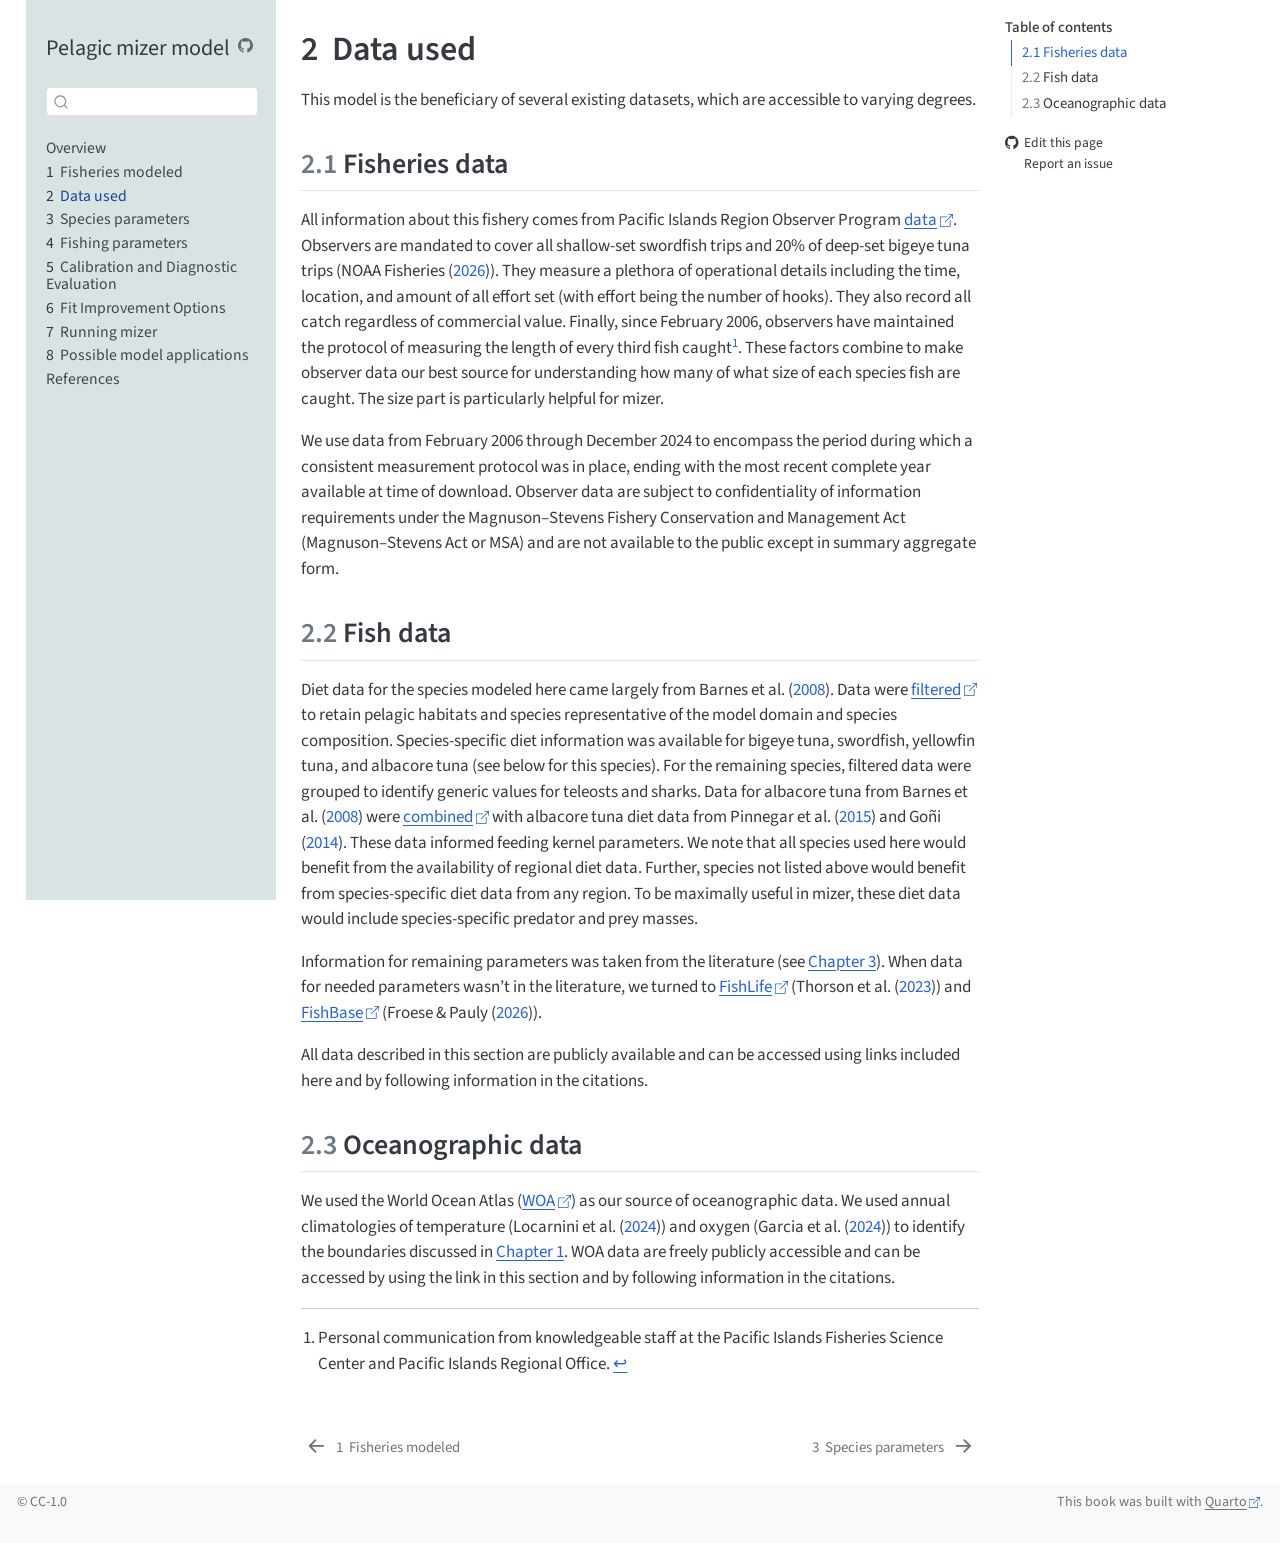
==== commit cab70276: "Content changes made in readme and species parameters and about to provide greater clarity for the u" ====
--- a/docs/AboutData.html
+++ b/docs/AboutData.html
@@ -239,7 +239,7 @@
 </section>
 <section id="fish-data" class="level2" data-number="2.2">
 <h2 data-number="2.2" class="anchored" data-anchor-id="fish-data"><span class="header-section-number">2.2</span> Fish data</h2>
-<p>Diet data for the species modeled here came largely from <span class="citation" data-cites="Barnes2008">Barnes et al. (<a href="references.html#ref-Barnes2008" role="doc-biblioref">2008</a>)</span>. Data were <a href="https://github.com/noaa-pifsc/Pelagic-mizer-model/blob/main/ModelBuild/DietData/BarnesDietData.Rmd">filtered</a> to retain pelagic habitats and species representative of the model domain and species composition. Species-specific diet information was available for bigeye tuna, swordfish, yellowfin tuna, and albacore tuna (see below for this species). For the remaining species, filtered data were grouped to identify generic values for teleosts and sharks. Data for albacore tuna from <span class="citation" data-cites="Barnes2008">Barnes et al. (<a href="references.html#ref-Barnes2008" role="doc-biblioref">2008</a>)</span> were <a href="https://github.com/noaa-pifsc/Pelagic-mizer-model/blob/main/ModelBuild/DietData/AlbacoreDietData.Rmd">combined</a> with albacore tuna diet data from <span class="citation" data-cites="Pinnegar2015">Pinnegar et al. (<a href="references.html#ref-Pinnegar2015" role="doc-biblioref">2015</a>)</span> and <span class="citation" data-cites="Goni2014">Goñi (<a href="references.html#ref-Goni2014" role="doc-biblioref">2014</a>)</span>. These data informed feeding kernel parameters.</p>
+<p>Diet data for the species modeled here came largely from <span class="citation" data-cites="Barnes2008">Barnes et al. (<a href="references.html#ref-Barnes2008" role="doc-biblioref">2008</a>)</span>. Data were <a href="https://github.com/noaa-pifsc/Pelagic-mizer-model/blob/main/ModelBuild/DietData/BarnesDietData.Rmd">filtered</a> to retain pelagic habitats and species representative of the model domain and species composition. Species-specific diet information was available for bigeye tuna, swordfish, yellowfin tuna, and albacore tuna (see below for this species). For the remaining species, filtered data were grouped to identify generic values for teleosts and sharks. Data for albacore tuna from <span class="citation" data-cites="Barnes2008">Barnes et al. (<a href="references.html#ref-Barnes2008" role="doc-biblioref">2008</a>)</span> were <a href="https://github.com/noaa-pifsc/Pelagic-mizer-model/blob/main/ModelBuild/DietData/AlbacoreDietData.Rmd">combined</a> with albacore tuna diet data from <span class="citation" data-cites="Pinnegar2015">Pinnegar et al. (<a href="references.html#ref-Pinnegar2015" role="doc-biblioref">2015</a>)</span> and <span class="citation" data-cites="Goni2014">Goñi (<a href="references.html#ref-Goni2014" role="doc-biblioref">2014</a>)</span>. These data informed feeding kernel parameters. We note that all species used here would benefit from the availability of regional diet data. Further, species not listed above would benefit from species-specific diet data from any region. To be maximally useful in mizer, these diet data would include species-specific predator and prey masses.</p>
 <p>Information for remaining parameters was taken from the literature (see <a href="SpeciesParams.html" class="quarto-xref"><span>Chapter 3</span></a>). When data for needed parameters wasn’t in the literature, we turned to <a href="https://james-thorson-noaa.github.io/FishLife/">FishLife</a> (<span class="citation" data-cites="Thorson2023">Thorson et al. (<a href="references.html#ref-Thorson2023" role="doc-biblioref">2023</a>)</span>) and <a href="https://fishbase.org/">FishBase</a> (<span class="citation" data-cites="FishBase2026">Froese &amp; Pauly (<a href="references.html#ref-FishBase2026" role="doc-biblioref">2026</a>)</span>).</p>
 <p>All data described in this section are publicly available and can be accessed using links included here and by following information in the citations.</p>
 </section>
--- a/docs/site_libs/quarto-html/quarto-syntax-highlighting-15634bcf2e68342d4ad2dfa704d543f6.css
+++ b/docs/site_libs/quarto-html/quarto-syntax-highlighting-15634bcf2e68342d4ad2dfa704d543f6.css
@@ -0,0 +1,236 @@
+/* quarto syntax highlight colors */
+:root {
+  --quarto-hl-ot-color: #003B4F;
+  --quarto-hl-at-color: #657422;
+  --quarto-hl-ss-color: #20794D;
+  --quarto-hl-an-color: #5E5E5E;
+  --quarto-hl-fu-color: #4758AB;
+  --quarto-hl-st-color: #20794D;
+  --quarto-hl-cf-color: #003B4F;
+  --quarto-hl-op-color: #5E5E5E;
+  --quarto-hl-er-color: #AD0000;
+  --quarto-hl-bn-color: #AD0000;
+  --quarto-hl-al-color: #AD0000;
+  --quarto-hl-va-color: #111111;
+  --quarto-hl-bu-color: inherit;
+  --quarto-hl-ex-color: inherit;
+  --quarto-hl-pp-color: #AD0000;
+  --quarto-hl-in-color: #5E5E5E;
+  --quarto-hl-vs-color: #20794D;
+  --quarto-hl-wa-color: #5E5E5E;
+  --quarto-hl-do-color: #5E5E5E;
+  --quarto-hl-im-color: #00769E;
+  --quarto-hl-ch-color: #20794D;
+  --quarto-hl-dt-color: #AD0000;
+  --quarto-hl-fl-color: #AD0000;
+  --quarto-hl-co-color: #5E5E5E;
+  --quarto-hl-cv-color: #5E5E5E;
+  --quarto-hl-cn-color: #8f5902;
+  --quarto-hl-sc-color: #5E5E5E;
+  --quarto-hl-dv-color: #AD0000;
+  --quarto-hl-kw-color: #003B4F;
+}
+
+/* other quarto variables */
+:root {
+  --quarto-font-monospace: SFMono-Regular, Menlo, Monaco, Consolas, "Liberation Mono", "Courier New", monospace;
+}
+
+/* syntax highlight based on Pandoc's rules */
+pre > code.sourceCode > span {
+  color: #003B4F;
+}
+
+code.sourceCode > span {
+  color: #003B4F;
+}
+
+div.sourceCode,
+div.sourceCode pre.sourceCode {
+  color: #003B4F;
+}
+
+/* Normal */
+code span {
+  color: #003B4F;
+}
+
+/* Alert */
+code span.al {
+  color: #AD0000;
+  font-style: inherit;
+}
+
+/* Annotation */
+code span.an {
+  color: #5E5E5E;
+  font-style: inherit;
+}
+
+/* Attribute */
+code span.at {
+  color: #657422;
+  font-style: inherit;
+}
+
+/* BaseN */
+code span.bn {
+  color: #AD0000;
+  font-style: inherit;
+}
+
+/* BuiltIn */
+code span.bu {
+  font-style: inherit;
+}
+
+/* ControlFlow */
+code span.cf {
+  color: #003B4F;
+  font-weight: bold;
+  font-style: inherit;
+}
+
+/* Char */
+code span.ch {
+  color: #20794D;
+  font-style: inherit;
+}
+
+/* Constant */
+code span.cn {
+  color: #8f5902;
+  font-style: inherit;
+}
+
+/* Comment */
+code span.co {
+  color: #5E5E5E;
+  font-style: inherit;
+}
+
+/* CommentVar */
+code span.cv {
+  color: #5E5E5E;
+  font-style: italic;
+}
+
+/* Documentation */
+code span.do {
+  color: #5E5E5E;
+  font-style: italic;
+}
+
+/* DataType */
+code span.dt {
+  color: #AD0000;
+  font-style: inherit;
+}
+
+/* DecVal */
+code span.dv {
+  color: #AD0000;
+  font-style: inherit;
+}
+
+/* Error */
+code span.er {
+  color: #AD0000;
+  font-style: inherit;
+}
+
+/* Extension */
+code span.ex {
+  font-style: inherit;
+}
+
+/* Float */
+code span.fl {
+  color: #AD0000;
+  font-style: inherit;
+}
+
+/* Function */
+code span.fu {
+  color: #4758AB;
+  font-style: inherit;
+}
+
+/* Import */
+code span.im {
+  color: #00769E;
+  font-style: inherit;
+}
+
+/* Information */
+code span.in {
+  color: #5E5E5E;
+  font-style: inherit;
+}
+
+/* Keyword */
+code span.kw {
+  color: #003B4F;
+  font-weight: bold;
+  font-style: inherit;
+}
+
+/* Operator */
+code span.op {
+  color: #5E5E5E;
+  font-style: inherit;
+}
+
+/* Other */
+code span.ot {
+  color: #003B4F;
+  font-style: inherit;
+}
+
+/* Preprocessor */
+code span.pp {
+  color: #AD0000;
+  font-style: inherit;
+}
+
+/* SpecialChar */
+code span.sc {
+  color: #5E5E5E;
+  font-style: inherit;
+}
+
+/* SpecialString */
+code span.ss {
+  color: #20794D;
+  font-style: inherit;
+}
+
+/* String */
+code span.st {
+  color: #20794D;
+  font-style: inherit;
+}
+
+/* Variable */
+code span.va {
+  color: #111111;
+  font-style: inherit;
+}
+
+/* VerbatimString */
+code span.vs {
+  color: #20794D;
+  font-style: inherit;
+}
+
+/* Warning */
+code span.wa {
+  color: #5E5E5E;
+  font-style: italic;
+}
+
+.prevent-inlining {
+  content: "</";
+}
+
+/*# sourceMappingURL=f23921c56f73e400b49028c9186a1aa0.css.map */
